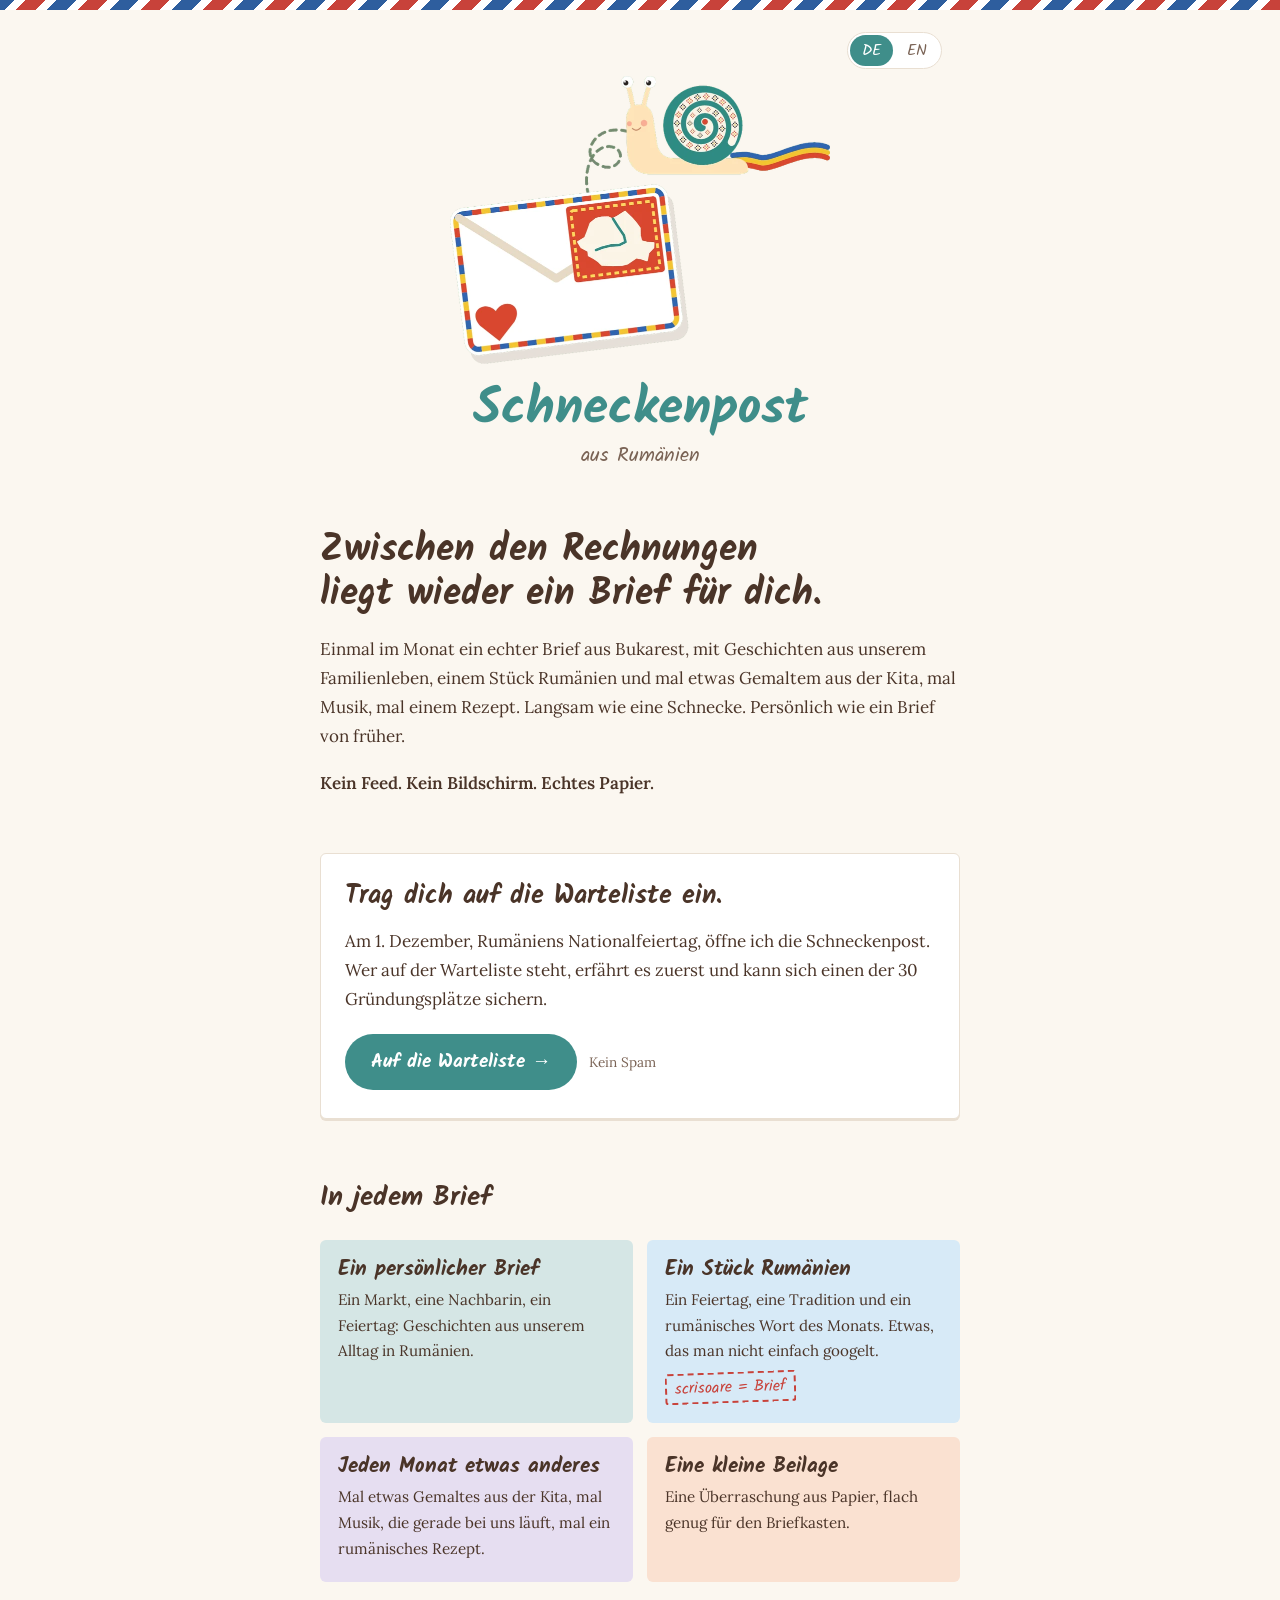
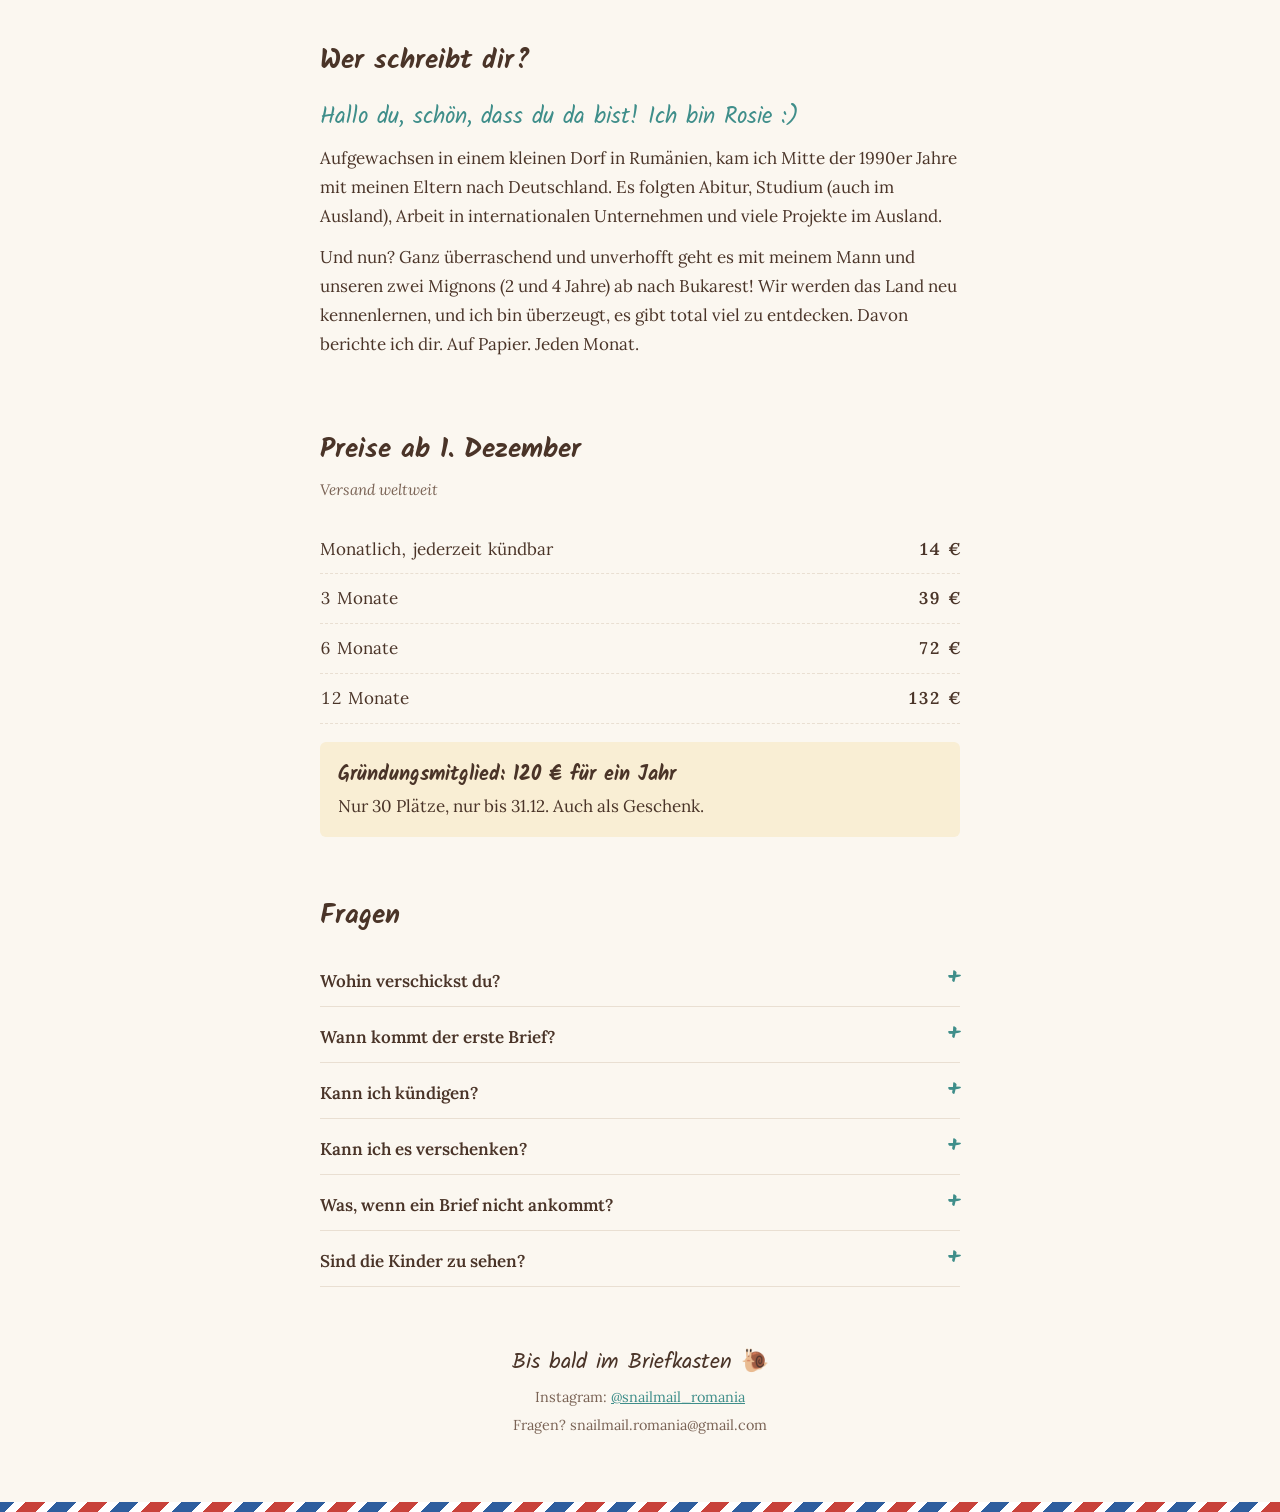
==== index.html @ be838c9f "Sprachumschalter Deutsch/Englisch, Schriften lokal Co-Authored-By: Claude Opus 5.5 <noreply@anthropi" ====
<!doctype html>
<html lang="de">
<head>
<meta charset="utf-8">
<meta name="viewport" content="width=device-width, initial-scale=1">
<meta name="description" content="Einmal im Monat ein echter Brief aus Bukarest. Schneckenpost aus Rumänien.">
<title>Schneckenpost aus Rumänien</title>
<link rel="alternate" hreflang="de" href="index.html">
<link rel="alternate" hreflang="en" href="en.html">
<link rel="stylesheet" href="fonts/fonts.css">
<link rel="stylesheet" href="assets/style.css">
</head>
<body>
<div class="airmail" aria-hidden="true"></div>

<div class="page wrap">
  <nav class="langswitch" aria-label="Sprache / Language"><span aria-current="page">DE</span><a href="en.html" hreflang="en" lang="en">EN</a></nav>

  <header>
    <img class="snail" src="img/schnecke.webp" width="760" height="575" alt="Schnecke mit Luftpostbrief">
    <div class="brand">
      <h1>Schneckenpost</h1>
      <p class="sub">aus Rumänien</p>
    </div>
  </header>

  <section class="hero">
    <h2>Zwischen den Rechnungen liegt wieder ein Brief für dich.</h2>
    <p>Einmal im Monat ein echter Brief aus Bukarest, mit Geschichten aus unserem Familienleben, einem Stück Rumänien und mal etwas Gemaltem aus der Kita, mal Musik, mal einem Rezept. Langsam wie eine Schnecke. Persönlich wie ein Brief von früher.</p>
    <p><strong>Kein Feed. Kein Bildschirm. Echtes Papier.</strong></p>
  </section>

  <section class="waitlist" aria-labelledby="wl">
    <h3 id="wl">Trag dich auf die Warteliste ein.</h3>
    <p>Am 1. Dezember, Rumäniens Nationalfeiertag, öffne ich die Schneckenpost. Wer auf der Warteliste steht, erfährt es zuerst und kann sich einen der 30 Gründungsplätze sichern.</p>
    <div class="actions">
      <a class="btn" href="https://forms.gle/JQTJR2TistrbWXVT9" target="_blank" rel="noopener">Auf die Warteliste →</a>
      <span class="small">Kein Spam</span>
    </div>
  </section>

  <section aria-labelledby="inside">
    <h2 class="section-title" id="inside">In jedem Brief</h2>
    <div class="contents">
      <div class="item">
        <h4>Ein persönlicher Brief</h4>
        <p>Ein Markt, eine Nachbarin, ein Feiertag: Geschichten aus unserem Alltag in Rumänien.</p>
      </div>
      <div class="item">
        <h4>Ein Stück Rumänien</h4>
        <p>Ein Feiertag, eine Tradition und ein rumänisches Wort des Monats. Etwas, das man nicht einfach googelt.</p>
        <span class="stamp">scrisoare = Brief</span>
      </div>
      <div class="item">
        <h4>Jeden Monat etwas anderes</h4>
        <p>Mal etwas Gemaltes aus der Kita, mal Musik, die gerade bei uns läuft, mal ein rumänisches Rezept.</p>
      </div>
      <div class="item">
        <h4>Eine kleine Beilage</h4>
        <p>Eine Überraschung aus Papier, flach genug für den Briefkasten.</p>
      </div>
    </div>
  </section>

  <section class="about" aria-labelledby="me">
    <h2 class="section-title" id="me">Wer schreibt dir?</h2>
    <p class="hello">Hallo du, schön, dass du da bist! Ich bin Rosie :)</p>
    <p>Aufgewachsen in einem kleinen Dorf in Rumänien, kam ich Mitte der 1990er Jahre mit meinen Eltern nach Deutschland. Es folgten Abitur, Studium (auch im Ausland), Arbeit in internationalen Unternehmen und viele Projekte im Ausland.</p>
    <p>Und nun? Ganz überraschend und unverhofft geht es mit meinem Mann und unseren zwei Mignons (2 und 4 Jahre) ab nach Bukarest! Wir werden das Land neu kennenlernen, und ich bin überzeugt, es gibt total viel zu entdecken. Davon berichte ich dir. Auf Papier. Jeden Monat.</p>
  </section>

  <section aria-labelledby="price">
    <h2 class="section-title" id="price">Preise ab 1. Dezember</h2>
    <p class="en">Versand weltweit</p>
    <table class="prices"><tbody><tr><td>Monatlich, jederzeit kündbar</td><td>14 €</td></tr><tr><td>3 Monate</td><td>39 €</td></tr><tr><td>6 Monate</td><td>72 €</td></tr><tr><td>12 Monate</td><td>132 €</td></tr></tbody></table>
    <div class="founding">
      <strong>Gründungsmitglied: 120 € für ein Jahr</strong>
      <p>Nur 30 Plätze, nur bis 31.12. Auch als Geschenk.</p>
    </div>
  </section>

  <section aria-labelledby="faq">
    <h2 class="section-title" id="faq">Fragen</h2>
    <div class="faq">
      <details><summary>Wohin verschickst du?</summary><p>Weltweit. Die Briefe reisen mit der rumänischen Post. Außerhalb Europas brauchen sie etwas länger.</p></details>
      <details><summary>Wann kommt der erste Brief?</summary><p>Der erste Brief geht in der ersten Januarwoche 2027 raus. Danach verschicke ich jeden Monat bis zum 5.</p></details>
      <details><summary>Kann ich kündigen?</summary><p>Das Monatsabo jederzeit zum Monatsende. Vorausbezahlte Abos laufen automatisch aus, ohne Verlängerung.</p></details>
      <details><summary>Kann ich es verschenken?</summary><p>Ja. Wähle 3, 6 oder 12 Monate und gib beim Bezahlen die Adresse der beschenkten Person als Lieferadresse an. Schreib mir gern, wenn ich einen Gruß von dir in den ersten Brief legen soll.</p></details>
      <details><summary>Was, wenn ein Brief nicht ankommt?</summary><p>Schreib mir, dann schicke ich ihn noch einmal.</p></details>
      <details><summary>Sind die Kinder zu sehen?</summary><p>Nein. Höchstens mal etwas, das sie gemalt haben.</p></details>
    </div>
  </section>

  <footer>
    <span class="sig">Bis bald im Briefkasten 🐌</span>
    <span>Instagram: <a href="https://www.instagram.com/snailmail_romania" target="_blank" rel="noopener">@snailmail_romania</a></span>
    <span>Fragen? <span style="user-select:all">snailmail.romania@gmail.com</span></span>
  </footer>
</div>

<div class="airmail" aria-hidden="true"></div>
</body>
</html>
---- fonts/fonts.css ----
/* Schriften lokal eingebunden (keine Verbindung zu Google) */
@font-face { font-family: 'Kalam'; font-style: normal; font-weight: 400; font-display: swap; src: url('kalam-latin-400-normal.woff2') format('woff2'); }
@font-face { font-family: 'Kalam'; font-style: normal; font-weight: 700; font-display: swap; src: url('kalam-latin-700-normal.woff2') format('woff2'); }

@font-face { font-family: 'Lora'; font-style: normal; font-weight: 400; font-display: swap; src: url('lora-latin-ext-400-normal.woff2') format('woff2'); unicode-range: U+0100-02BA, U+02BD-02C5, U+02C7-02CC, U+02CE-02D7, U+02DD-02FF, U+0304, U+0308, U+0329, U+1D00-1DBF, U+1E00-1E9F, U+1EF2-1EFF, U+2020, U+20A0-20AB, U+20AD-20C0, U+2113, U+2C60-2C7F, U+A720-A7FF; }
@font-face { font-family: 'Lora'; font-style: normal; font-weight: 400; font-display: swap; src: url('lora-latin-400-normal.woff2') format('woff2'); unicode-range: U+0000-00FF, U+0131, U+0152-0153, U+02BB-02BC, U+02C6, U+02DA, U+02DC, U+0304, U+0308, U+0329, U+2000-206F, U+20AC, U+2122, U+2191, U+2193, U+2212, U+2215, U+FEFF, U+FFFD; }
@font-face { font-family: 'Lora'; font-style: normal; font-weight: 500; font-display: swap; src: url('lora-latin-ext-500-normal.woff2') format('woff2'); unicode-range: U+0100-02BA, U+02BD-02C5, U+02C7-02CC, U+02CE-02D7, U+02DD-02FF, U+1E00-1E9F, U+2C60-2C7F, U+A720-A7FF; }
@font-face { font-family: 'Lora'; font-style: normal; font-weight: 500; font-display: swap; src: url('lora-latin-500-normal.woff2') format('woff2'); unicode-range: U+0000-00FF, U+0131, U+0152-0153, U+2000-206F, U+20AC, U+2122, U+FEFF, U+FFFD; }
@font-face { font-family: 'Lora'; font-style: normal; font-weight: 600; font-display: swap; src: url('lora-latin-ext-600-normal.woff2') format('woff2'); unicode-range: U+0100-02BA, U+02BD-02C5, U+02C7-02CC, U+02CE-02D7, U+02DD-02FF, U+1E00-1E9F, U+2C60-2C7F, U+A720-A7FF; }
@font-face { font-family: 'Lora'; font-style: normal; font-weight: 600; font-display: swap; src: url('lora-latin-600-normal.woff2') format('woff2'); unicode-range: U+0000-00FF, U+0131, U+0152-0153, U+2000-206F, U+20AC, U+2122, U+FEFF, U+FFFD; }
@font-face { font-family: 'Lora'; font-style: italic; font-weight: 400; font-display: swap; src: url('lora-latin-ext-400-italic.woff2') format('woff2'); unicode-range: U+0100-02BA, U+02BD-02C5, U+02C7-02CC, U+02CE-02D7, U+02DD-02FF, U+1E00-1E9F, U+2C60-2C7F, U+A720-A7FF; }
@font-face { font-family: 'Lora'; font-style: italic; font-weight: 400; font-display: swap; src: url('lora-latin-400-italic.woff2') format('woff2'); unicode-range: U+0000-00FF, U+0131, U+0152-0153, U+2000-206F, U+20AC, U+2122, U+FEFF, U+FFFD; }
---- assets/style.css ----
/* Layout: ein Briefbogen auf Papier – schmale Spalte, Luftpost-Rand oben und unten, Farbkarten in der Markenrotation */
  :root {
    --paper:    #FBF7F0;
    --sheet:    #FFFFFF;
    --ink:      #4A3428;   /* warmes Dunkelbraun */
    --ink-soft: #7A6355;
    --line:     #E9DFD2;
    --petrol:   #3F8E8A;   /* helles Petrol */
    --sky:      #9CCBEA;   /* Himmelblau */
    --lilac:    #C3B0DE;   /* Flieder */
    --apricot:  #F4B892;   /* Apricot */
    --red:      #C8423A;
    --gold:     #E3B23C;
    --display:  'Kalam', 'Comic Sans MS', cursive;
    --body:     'Lora', Georgia, 'Times New Roman', serif;
    color-scheme: light;
  }
  *, *::before, *::after { box-sizing: border-box; }
  body {
    background: var(--paper);
    color: var(--ink);
    font-family: var(--body);
    font-size: 1.0625rem;
    line-height: 1.7;
    margin: 0;
    padding-inline: 18px;
  }
  .airmail {
    height: 10px;
    margin-inline: -18px;
    background: repeating-linear-gradient(-45deg,
      var(--red) 0 14px, var(--sheet) 14px 22px, #2E5E9E 22px 36px, var(--sheet) 36px 44px);
  }
  .page {
    max-width: 640px;
    margin-inline: auto;
    padding-block: 48px 64px;
    display: flex;
    flex-direction: column;
    gap: 56px;
  }

  /* Kopf */
  header { display: flex; flex-direction: column; align-items: center; gap: 20px; text-align: center; }
  .snail { width: min(380px, 100%); height: auto; display: block; }
  .brand { min-width: 0; }
  .brand h1 {
    font-family: var(--display);
    font-weight: 700;
    font-size: clamp(2.3rem, 8vw, 3.2rem);
    line-height: 1;
    margin: 0;
    color: var(--petrol);
  }
  .brand .sub {
    font-family: var(--display);
    font-size: 1.25rem;
    color: var(--ink-soft);
    margin: 4px 0 0;
  }

  /* Hero */
  .hero { display: flex; flex-direction: column; gap: 18px; }
  .hero h2 {
    font-family: var(--display);
    font-weight: 700;
    font-size: clamp(1.7rem, 5.5vw, 2.3rem);
    line-height: 1.2;
    margin: 0;
    text-wrap: balance;
  }
  .hero p { margin: 0; max-width: 58ch; }
  .en { color: var(--ink-soft); font-style: italic; font-size: 0.95rem; }

  /* Warteliste */
  .waitlist {
    background: var(--sheet);
    border: 1px solid var(--line);
    border-radius: 6px;
    padding: 28px 24px;
    display: flex;
    flex-direction: column;
    gap: 14px;
    box-shadow: 0 2px 0 var(--line);
  }
  .waitlist h3 {
    font-family: var(--display);
    font-size: 1.6rem;
    line-height: 1.2;
    margin: 0;
    text-wrap: balance;
  }
  .waitlist p { margin: 0; }
  .actions { display: flex; flex-wrap: wrap; gap: 12px; align-items: center; margin-top: 6px; }
  .btn {
    display: inline-block;
    padding: 12px 26px;
    border-radius: 999px;
    background: var(--petrol);
    color: #fff;
    font-family: var(--display);
    font-size: 1.2rem;
    font-weight: 700;
    text-decoration: none;
    transition: transform .15s ease, background .15s ease;
  }
  .btn:hover { background: #33746F; transform: translateY(-1px); }
  .btn:focus-visible { outline: 3px solid var(--gold); outline-offset: 3px; }
  .small { font-size: 0.85rem; color: var(--ink-soft); }

  /* Abschnittstitel */
  .section-title {
    font-family: var(--display);
    font-size: 1.7rem;
    font-weight: 700;
    margin: 0 0 4px;
  }
  .section-title + .en { margin: 0 0 22px; }

  /* Inhalt: Farbkarten in Markenrotation */
  .contents { display: grid; grid-template-columns: repeat(2, minmax(0, 1fr)); gap: 14px; }
  .item { border-radius: 6px; padding: 18px 18px 20px; min-width: 0; }
  .item:nth-child(1) { background: color-mix(in srgb, var(--petrol) 22%, var(--sheet)); }
  .item:nth-child(2) { background: color-mix(in srgb, var(--sky) 40%, var(--sheet)); }
  .item:nth-child(3) { background: color-mix(in srgb, var(--lilac) 42%, var(--sheet)); }
  .item:nth-child(4) { background: color-mix(in srgb, var(--apricot) 42%, var(--sheet)); }
  .item h4 { font-family: var(--display); font-size: 1.3rem; margin: 0 0 4px; line-height: 1.2; }
  .item p { margin: 0; font-size: 0.95rem; }
  .item .en { font-size: 0.85rem; margin-top: 6px; }
  .stamp {
    display: inline-block;
    border: 2px dashed var(--red);
    color: var(--red);
    font-family: var(--display);
    padding: 0 8px;
    border-radius: 3px;
    font-size: 1rem;
    margin-top: 8px;
    transform: rotate(-2deg);
  }

  /* Über mich */
  .about p { margin: 0 0 12px; max-width: 60ch; }
  .about .hello { font-family: var(--display); font-size: 1.45rem; line-height: 1.3; color: var(--petrol); }

  /* Preise */
  .prices { width: 100%; border-collapse: collapse; font-variant-numeric: tabular-nums; }
  .prices td { padding: 10px 0; border-bottom: 1px dashed var(--line); }
  .prices td:last-child { text-align: right; font-weight: 600; white-space: nowrap; padding-left: 12px; }
  .founding {
    margin-top: 18px;
    background: color-mix(in srgb, var(--gold) 22%, var(--sheet));
    border-radius: 6px;
    padding: 16px 18px;
  }
  .founding strong { font-family: var(--display); font-size: 1.25rem; font-weight: 700; }
  .founding p { margin: 0; }

  /* Bestellen */
  .plans { display: grid; grid-template-columns: repeat(2, minmax(0, 1fr)); gap: 14px; }
  .plan {
    background: var(--sheet); border: 1px solid var(--line); border-radius: 6px;
    padding: 20px 18px; display: flex; flex-direction: column; gap: 6px; min-width: 0;
  }
  .plan h4 { font-family: var(--display); font-size: 1.3rem; margin: 0; line-height: 1.2; }
  .plan .price { font-family: var(--display); font-size: 2rem; font-weight: 700; color: var(--petrol); line-height: 1.1; font-variant-numeric: tabular-nums; }
  .plan .price small { font-size: 1rem; font-weight: 400; color: var(--ink-soft); }
  .plan p { margin: 0; font-size: 0.92rem; color: var(--ink-soft); }
  .plan .btn { margin-top: auto; align-self: flex-start; font-size: 1.05rem; padding: 10px 22px; }
  .plan .spacer { flex: 1; min-height: 6px; }
  .plan.featured {
    grid-column: 1 / -1;
    background: color-mix(in srgb, var(--gold) 20%, var(--sheet));
    border-color: color-mix(in srgb, var(--gold) 60%, var(--sheet));
  }
  .plan.featured .badge {
    align-self: flex-start; font-family: var(--display); font-size: 0.95rem;
    background: var(--red); color: #fff; padding: 1px 10px; border-radius: 999px;
  }
  .paynote { margin: 14px 0 0; font-size: 0.9rem; color: var(--ink-soft); }
  .giftnote { margin: 10px 0 0; font-size: 0.9rem; }

  /* FAQ */
  .faq { display: flex; flex-direction: column; gap: 6px; }
  details { border-bottom: 1px solid var(--line); padding: 10px 0; }
  summary { cursor: pointer; font-weight: 600; list-style: none; display: flex; justify-content: space-between; gap: 12px; }
  summary::-webkit-details-marker { display: none; }
  summary::after { content: '+'; font-family: var(--display); font-size: 1.4rem; line-height: 1; color: var(--petrol); }
  details[open] summary::after { content: '–'; }
  summary:focus-visible { outline: 2px solid var(--gold); outline-offset: 2px; }
  details p { margin: 8px 0 0; color: var(--ink-soft); }
  summary .en { display: block; font-weight: 400; font-size: 0.85rem; margin-top: 2px; }
  details p.en { margin-top: 4px; }

  footer { font-size: 0.9rem; color: var(--ink-soft); text-align: center; display: flex; flex-direction: column; gap: 4px; }
  footer a { color: var(--petrol); }
  .legal { display: flex; flex-wrap: wrap; justify-content: center; gap: 4px 16px; margin-top: 10px; font-size: 0.85rem; }
  footer .sig { font-family: var(--display); font-size: 1.4rem; color: var(--ink); }

  @media (max-width: 520px) {
    .contents, .plans { grid-template-columns: minmax(0, 1fr); }
    .page { padding-block: 36px 52px; gap: 44px; }
    .snail { width: min(300px, 100%); }
  }
  @media (prefers-reduced-motion: reduce) { .btn { transition: none; } }

  /* Sprachumschalter */
  .langswitch { position: absolute; top: 22px; right: 18px; display: flex; gap: 2px; font-family: var(--display); font-size: 1rem; background: var(--sheet); border: 1px solid var(--line); border-radius: 999px; padding: 2px; }
  .langswitch a, .langswitch span { padding: 2px 12px; border-radius: 999px; text-decoration: none; color: var(--ink-soft); }
  .langswitch span[aria-current] { background: var(--petrol); color: #fff; }
  .langswitch a:hover { color: var(--petrol); }
  .langswitch a:focus-visible { outline: 3px solid var(--gold); outline-offset: 2px; }
  .wrap { position: relative; }
  .section-title { margin-bottom: 18px; }
  .section-title + .en { margin-top: -14px; }
  header { padding-top: 18px; }
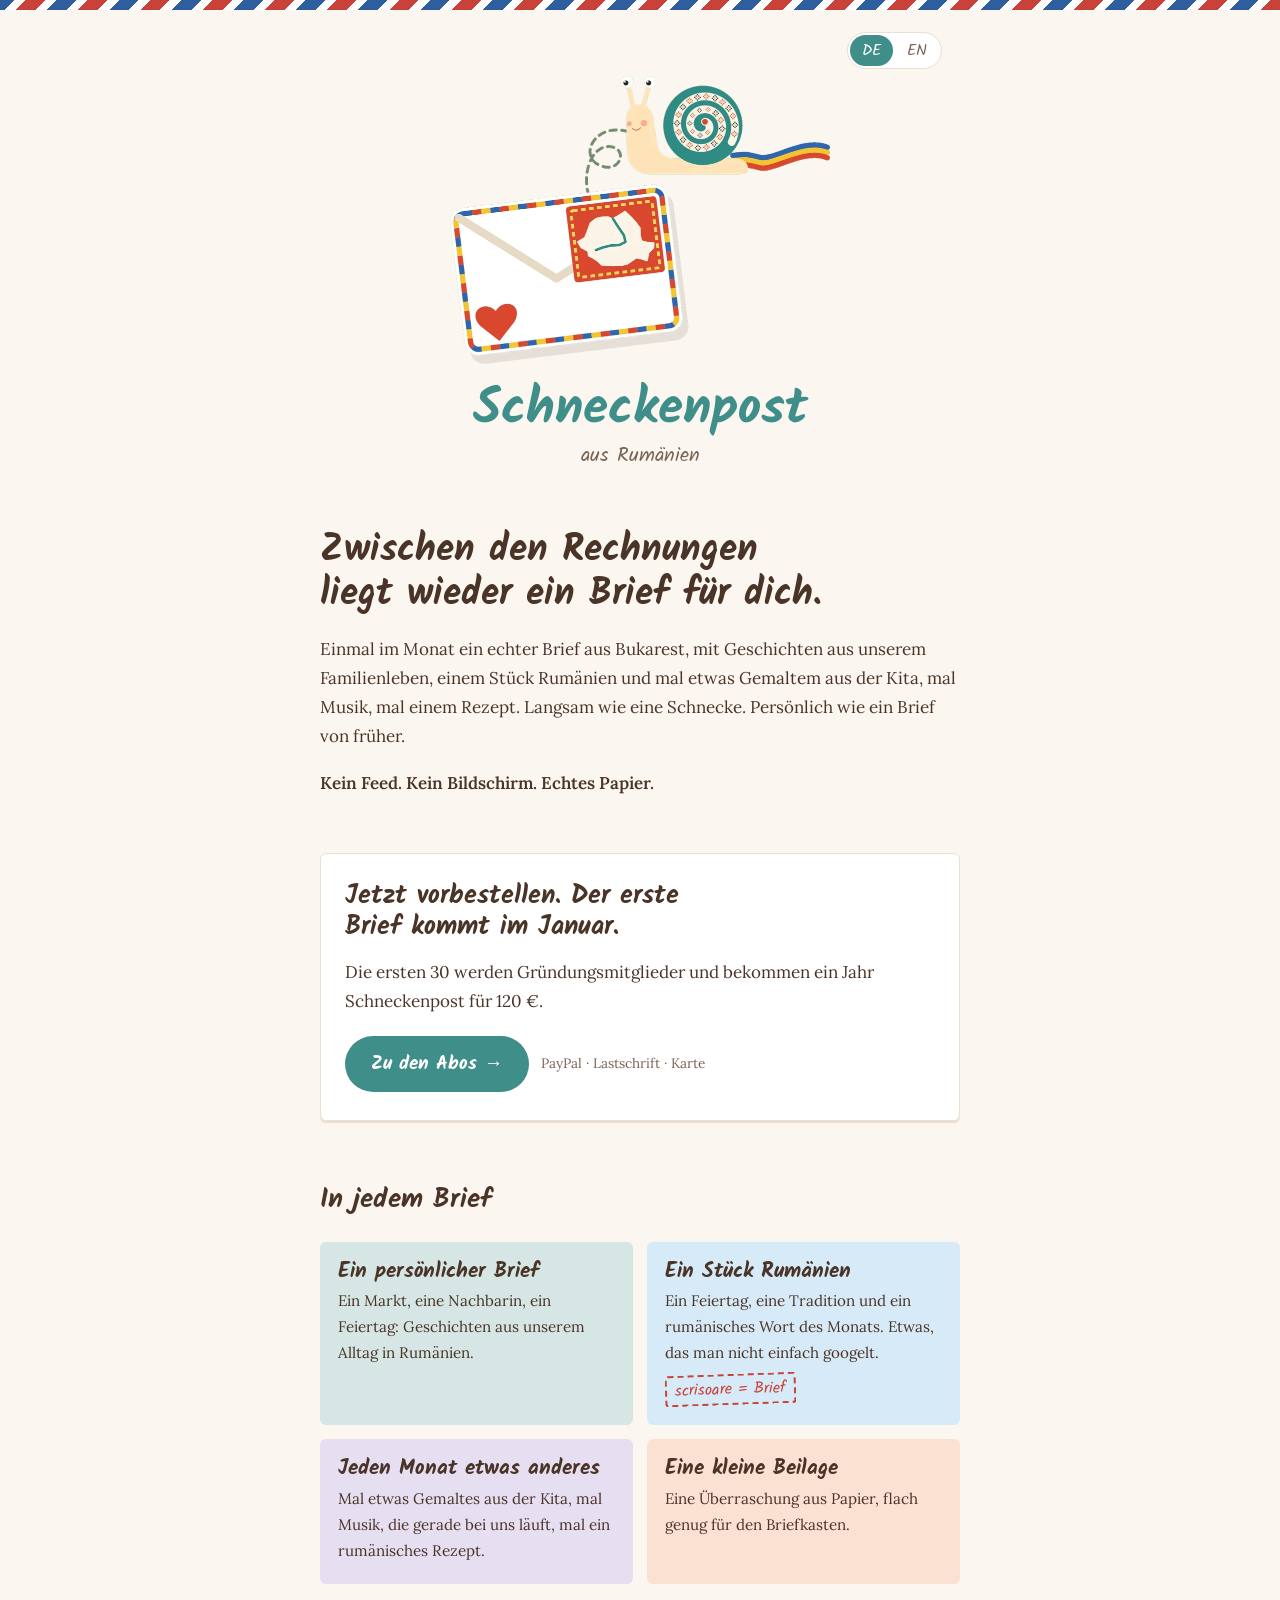
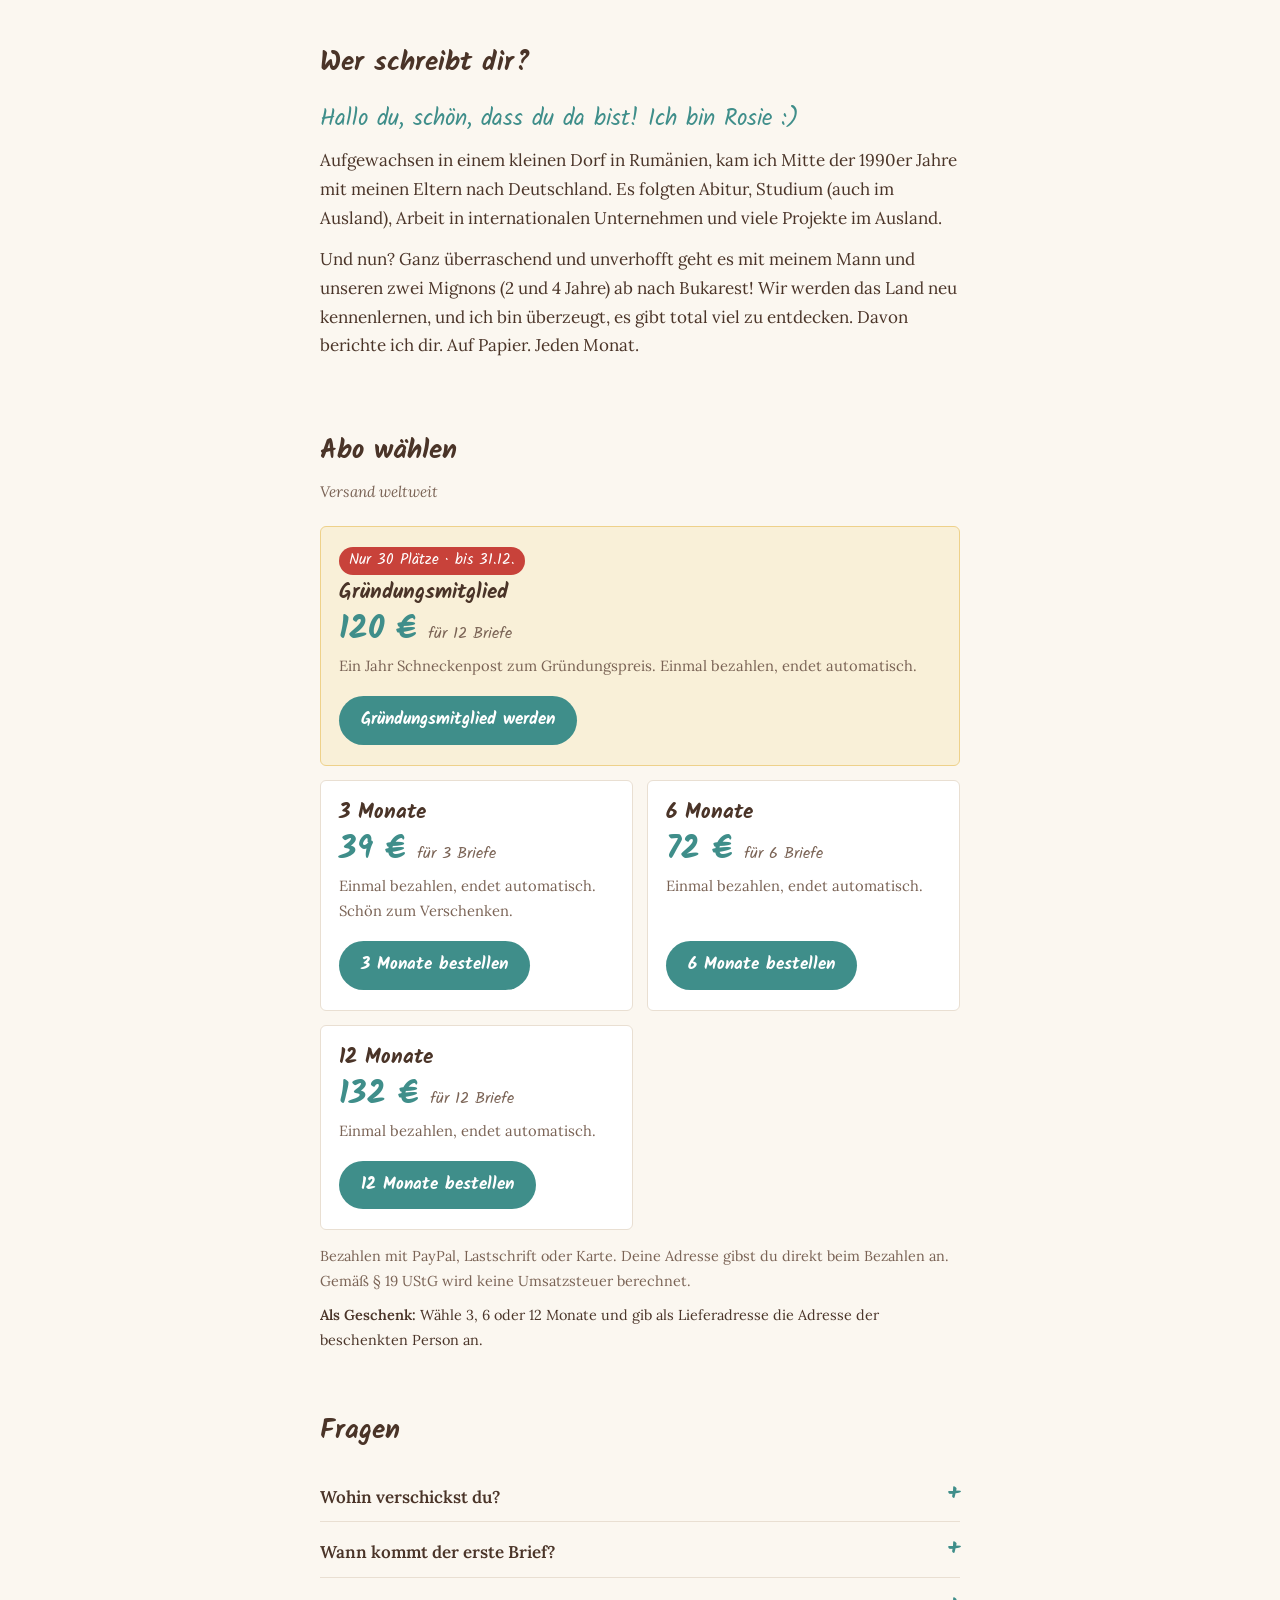
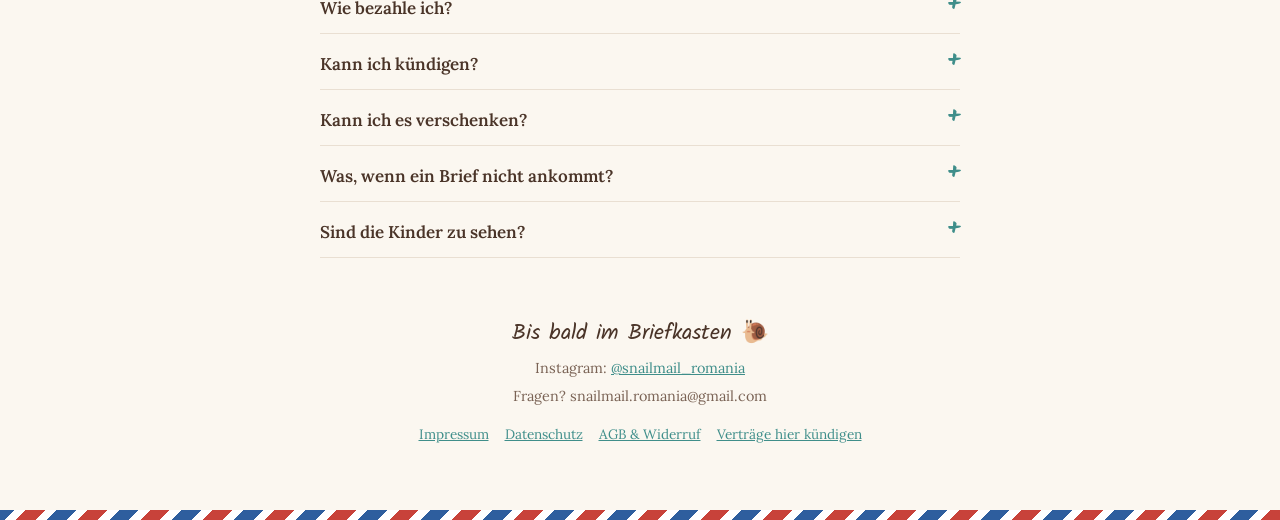
==== commit a401168f: "Monatsabo erst ab Januar (Schalter --monthly) Co-Authored-By: Claude Opus 5.5 <noreply@anthropic.com" ====
--- a/index.html
+++ b/index.html
@@ -31,11 +31,11 @@
   </section>
 
   <section class="waitlist" aria-labelledby="wl">
-    <h3 id="wl">Trag dich auf die Warteliste ein.</h3>
-    <p>Am 1. Dezember, Rumäniens Nationalfeiertag, öffne ich die Schneckenpost. Wer auf der Warteliste steht, erfährt es zuerst und kann sich einen der 30 Gründungsplätze sichern.</p>
+    <h3 id="wl">Jetzt vorbestellen. Der erste Brief kommt im Januar.</h3>
+    <p>Die ersten 30 werden Gründungsmitglieder und bekommen ein Jahr Schneckenpost für 120 €.</p>
     <div class="actions">
-      <a class="btn" href="https://forms.gle/JQTJR2TistrbWXVT9" target="_blank" rel="noopener">Auf die Warteliste →</a>
-      <span class="small">Kein Spam</span>
+      <a class="btn" href="#bestellen">Zu den Abos →</a>
+      <span class="small">PayPal · Lastschrift · Karte</span>
     </div>
   </section>
 
@@ -69,14 +69,42 @@
     <p>Und nun? Ganz überraschend und unverhofft geht es mit meinem Mann und unseren zwei Mignons (2 und 4 Jahre) ab nach Bukarest! Wir werden das Land neu kennenlernen, und ich bin überzeugt, es gibt total viel zu entdecken. Davon berichte ich dir. Auf Papier. Jeden Monat.</p>
   </section>
 
-  <section aria-labelledby="price">
-    <h2 class="section-title" id="price">Preise ab 1. Dezember</h2>
+  <section id="bestellen" aria-labelledby="price">
+    <h2 class="section-title" id="price">Abo wählen</h2>
     <p class="en">Versand weltweit</p>
-    <table class="prices"><tbody><tr><td>Monatlich, jederzeit kündbar</td><td>14 €</td></tr><tr><td>3 Monate</td><td>39 €</td></tr><tr><td>6 Monate</td><td>72 €</td></tr><tr><td>12 Monate</td><td>132 €</td></tr></tbody></table>
-    <div class="founding">
-      <strong>Gründungsmitglied: 120 € für ein Jahr</strong>
-      <p>Nur 30 Plätze, nur bis 31.12. Auch als Geschenk.</p>
+    <div class="plans">
+      <div class="plan featured">
+        <span class="badge">Nur 30 Plätze · bis 31.12.</span>
+        <h4>Gründungsmitglied</h4>
+        <div class="price">120 € <small>für 12 Briefe</small></div>
+        <p>Ein Jahr Schneckenpost zum Gründungspreis. Einmal bezahlen, endet automatisch.</p>
+        <span class="spacer"></span>
+        <a class="btn" href="STRIPE_LINK_GRUENDUNG">Gründungsmitglied werden</a>
+      </div>
+      <div class="plan">
+        <h4>3 Monate</h4>
+        <div class="price">39 € <small>für 3 Briefe</small></div>
+        <p>Einmal bezahlen, endet automatisch. Schön zum Verschenken.</p>
+        <span class="spacer"></span>
+        <a class="btn" href="STRIPE_LINK_3M">3 Monate bestellen</a>
+      </div>
+      <div class="plan">
+        <h4>6 Monate</h4>
+        <div class="price">72 € <small>für 6 Briefe</small></div>
+        <p>Einmal bezahlen, endet automatisch.</p>
+        <span class="spacer"></span>
+        <a class="btn" href="STRIPE_LINK_6M">6 Monate bestellen</a>
+      </div>
+      <div class="plan">
+        <h4>12 Monate</h4>
+        <div class="price">132 € <small>für 12 Briefe</small></div>
+        <p>Einmal bezahlen, endet automatisch.</p>
+        <span class="spacer"></span>
+        <a class="btn" href="STRIPE_LINK_12M">12 Monate bestellen</a>
+      </div>
     </div>
+    <p class="paynote">Bezahlen mit PayPal, Lastschrift oder Karte. Deine Adresse gibst du direkt beim Bezahlen an. Gemäß § 19 UStG wird keine Umsatzsteuer berechnet.</p>
+    <p class="giftnote"><strong>Als Geschenk:</strong> Wähle 3, 6 oder 12 Monate und gib als Lieferadresse die Adresse der beschenkten Person an.</p>
   </section>
 
   <section aria-labelledby="faq">
@@ -84,7 +112,8 @@
     <div class="faq">
       <details><summary>Wohin verschickst du?</summary><p>Weltweit. Die Briefe reisen mit der rumänischen Post. Außerhalb Europas brauchen sie etwas länger.</p></details>
       <details><summary>Wann kommt der erste Brief?</summary><p>Der erste Brief geht in der ersten Januarwoche 2027 raus. Danach verschicke ich jeden Monat bis zum 5.</p></details>
-      <details><summary>Kann ich kündigen?</summary><p>Das Monatsabo jederzeit zum Monatsende. Vorausbezahlte Abos laufen automatisch aus, ohne Verlängerung.</p></details>
+      <details><summary>Wie bezahle ich?</summary><p>Mit PayPal, per Lastschrift oder mit Karte. Die Zahlung läuft sicher über den Zahlungsdienst Stripe.</p></details>
+      <details><summary>Kann ich kündigen?</summary><p>Das Monatsabo jederzeit zum Monatsende, ganz einfach über <a href="kuendigen.html">Verträge hier kündigen</a>. Vorausbezahlte Abos laufen automatisch aus, ohne Verlängerung.</p></details>
       <details><summary>Kann ich es verschenken?</summary><p>Ja. Wähle 3, 6 oder 12 Monate und gib beim Bezahlen die Adresse der beschenkten Person als Lieferadresse an. Schreib mir gern, wenn ich einen Gruß von dir in den ersten Brief legen soll.</p></details>
       <details><summary>Was, wenn ein Brief nicht ankommt?</summary><p>Schreib mir, dann schicke ich ihn noch einmal.</p></details>
       <details><summary>Sind die Kinder zu sehen?</summary><p>Nein. Höchstens mal etwas, das sie gemalt haben.</p></details>
@@ -95,6 +124,12 @@
     <span class="sig">Bis bald im Briefkasten 🐌</span>
     <span>Instagram: <a href="https://www.instagram.com/snailmail_romania" target="_blank" rel="noopener">@snailmail_romania</a></span>
     <span>Fragen? <span style="user-select:all">snailmail.romania@gmail.com</span></span>
+    <nav class="legal" aria-label="Legal">
+      <a href="impressum.html">Impressum</a>
+      <a href="datenschutz.html">Datenschutz</a>
+      <a href="agb.html">AGB &amp; Widerruf</a>
+      <a href="kuendigen.html">Verträge hier kündigen</a>
+    </nav>
   </footer>
 </div>
 
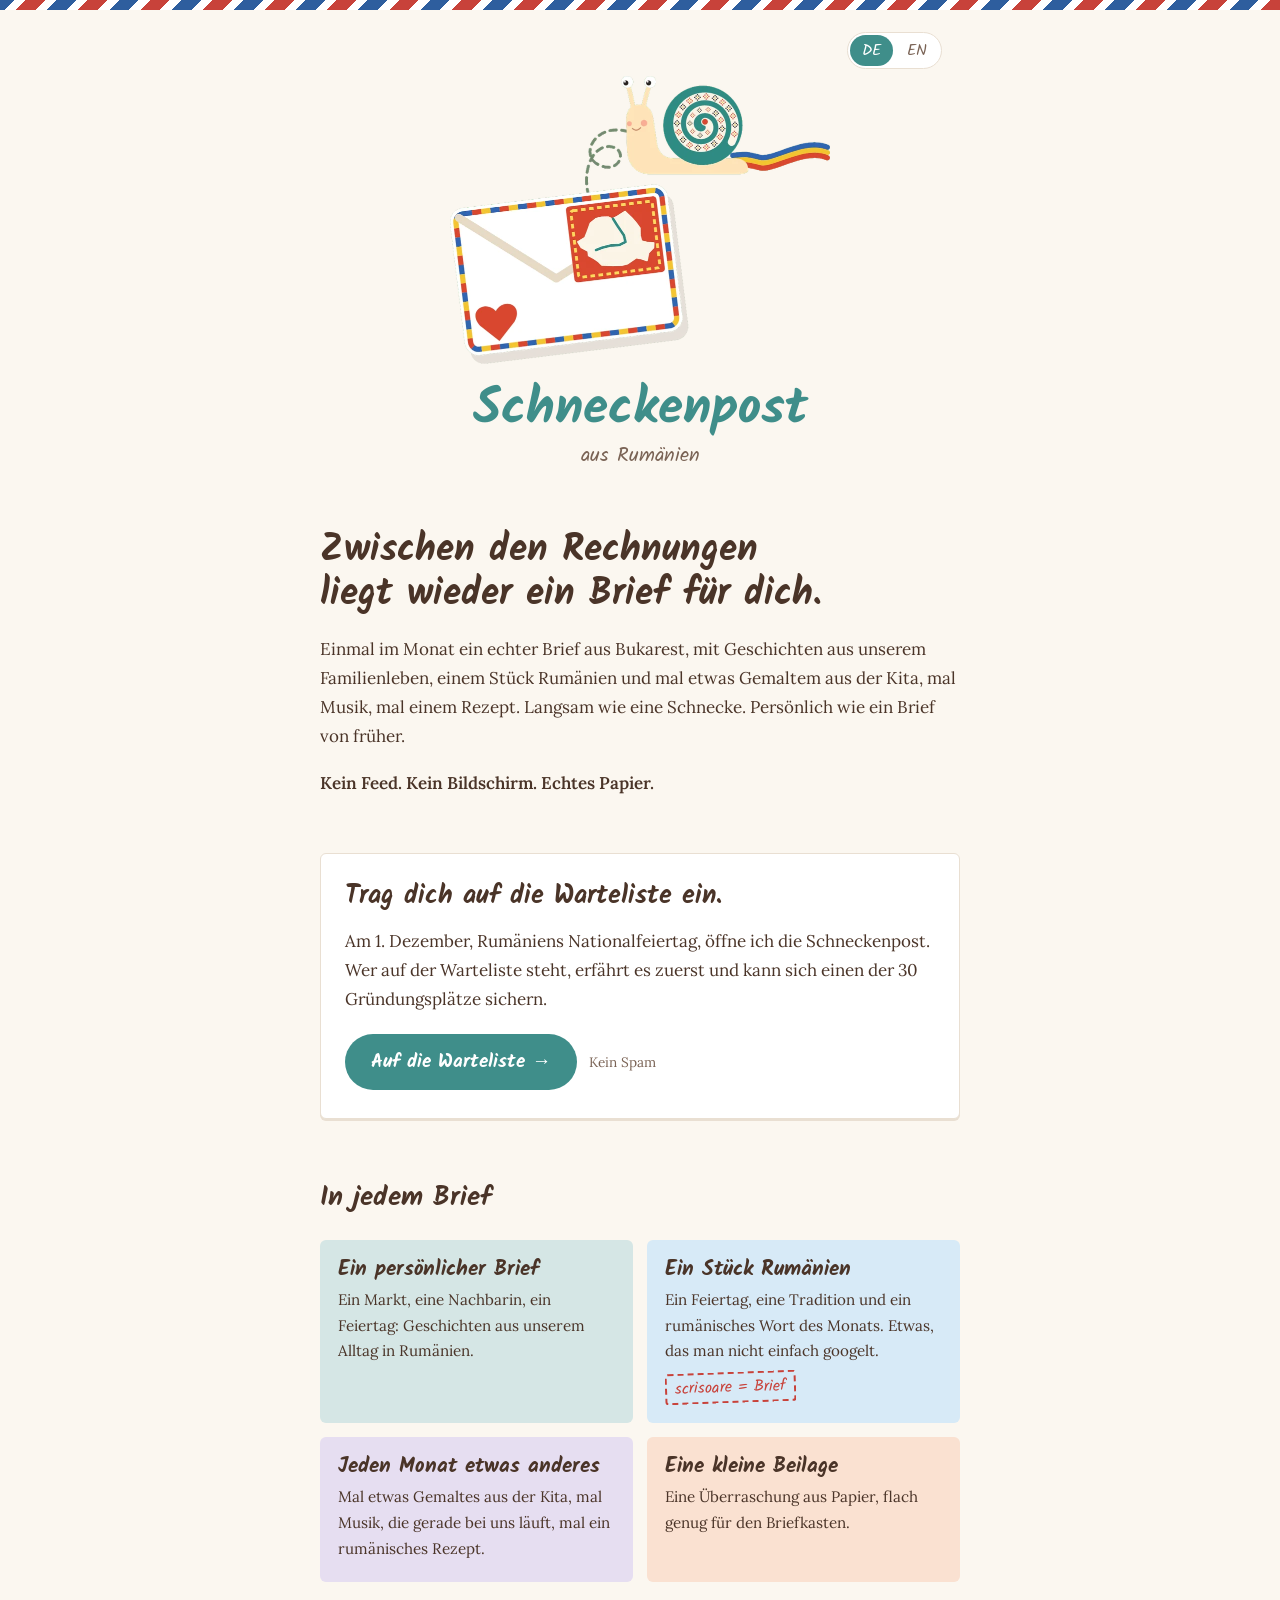
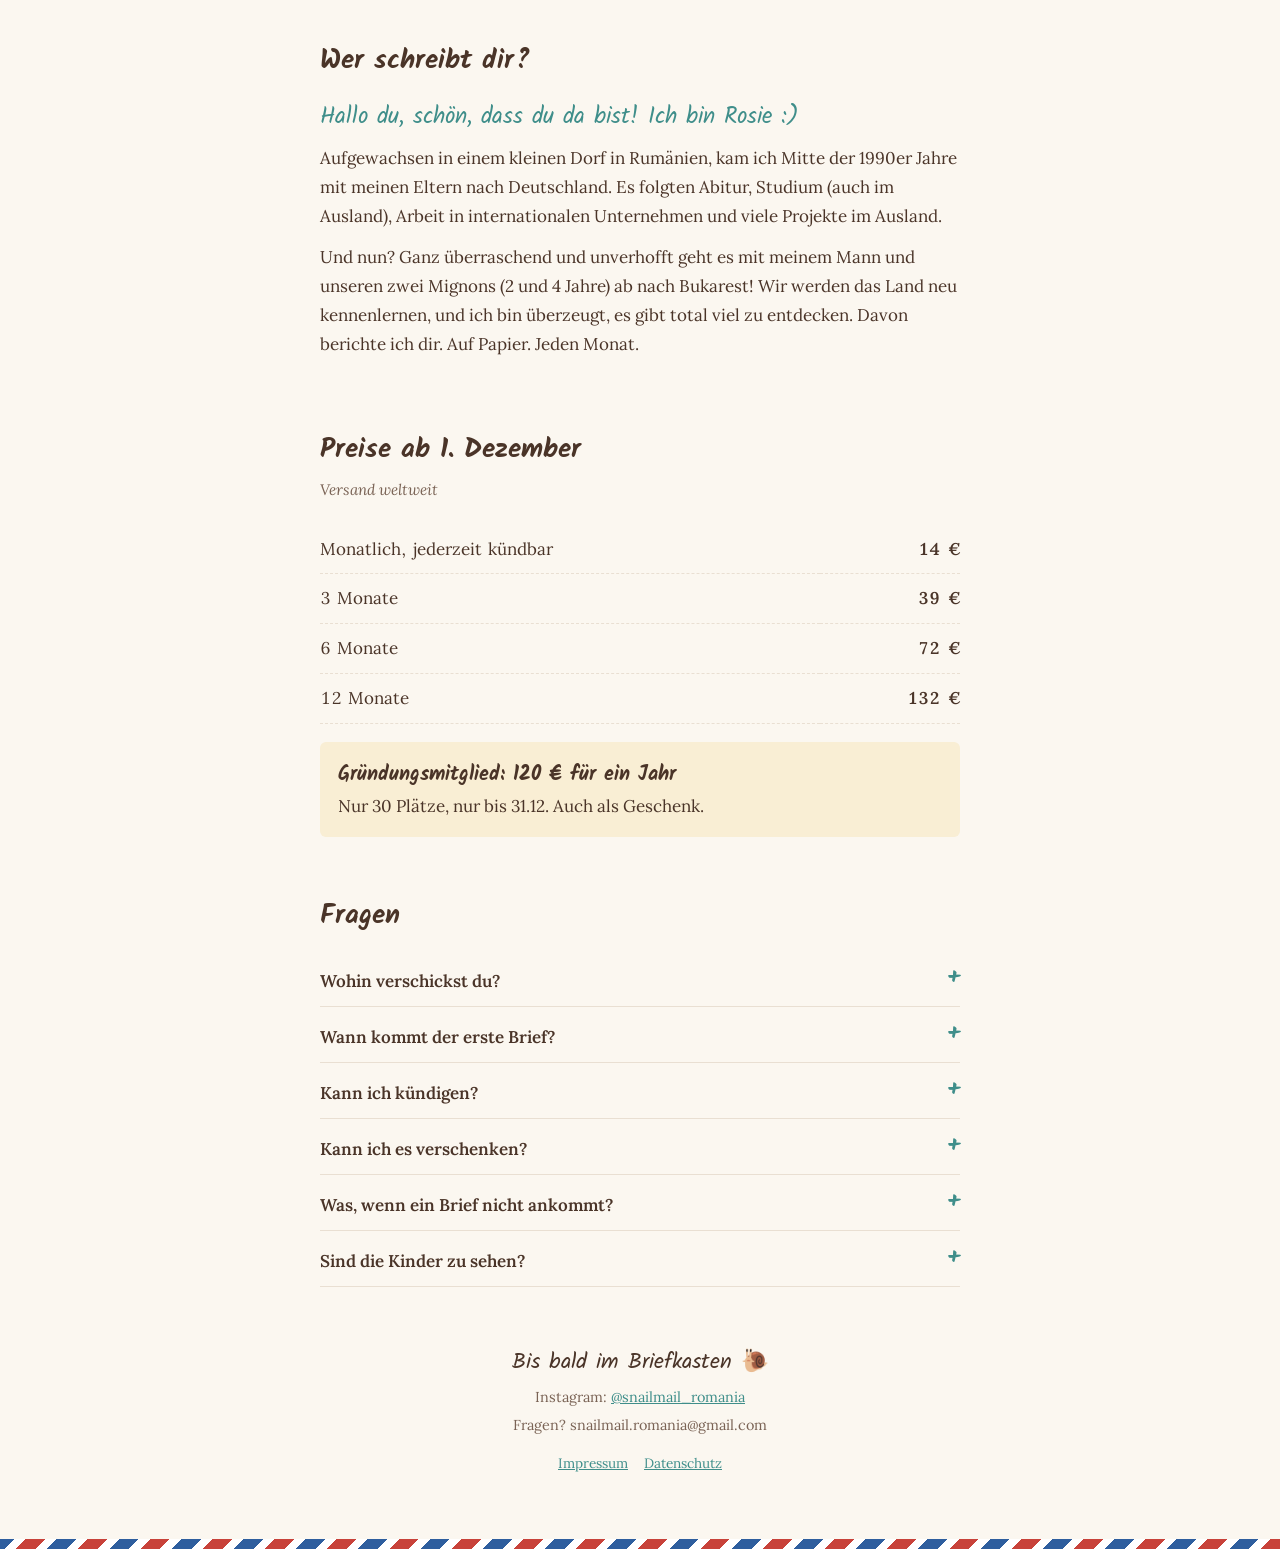
==== commit e72c23c4: "Impressum und Datenschutzerklärung live Co-Authored-By: Claude Opus 5.5 <noreply@anthropic.com> Clau" ====
--- a/index.html
+++ b/index.html
@@ -31,11 +31,11 @@
   </section>
 
   <section class="waitlist" aria-labelledby="wl">
-    <h3 id="wl">Jetzt vorbestellen. Der erste Brief kommt im Januar.</h3>
-    <p>Die ersten 30 werden Gründungsmitglieder und bekommen ein Jahr Schneckenpost für 120 €.</p>
+    <h3 id="wl">Trag dich auf die Warteliste ein.</h3>
+    <p>Am 1. Dezember, Rumäniens Nationalfeiertag, öffne ich die Schneckenpost. Wer auf der Warteliste steht, erfährt es zuerst und kann sich einen der 30 Gründungsplätze sichern.</p>
     <div class="actions">
-      <a class="btn" href="#bestellen">Zu den Abos →</a>
-      <span class="small">PayPal · Lastschrift · Karte</span>
+      <a class="btn" href="https://forms.gle/tGnXjn6R2VdMi2mL7" target="_blank" rel="noopener">Auf die Warteliste →</a>
+      <span class="small">Kein Spam</span>
     </div>
   </section>
 
@@ -69,42 +69,14 @@
     <p>Und nun? Ganz überraschend und unverhofft geht es mit meinem Mann und unseren zwei Mignons (2 und 4 Jahre) ab nach Bukarest! Wir werden das Land neu kennenlernen, und ich bin überzeugt, es gibt total viel zu entdecken. Davon berichte ich dir. Auf Papier. Jeden Monat.</p>
   </section>
 
-  <section id="bestellen" aria-labelledby="price">
-    <h2 class="section-title" id="price">Abo wählen</h2>
+  <section aria-labelledby="price">
+    <h2 class="section-title" id="price">Preise ab 1. Dezember</h2>
     <p class="en">Versand weltweit</p>
-    <div class="plans">
-      <div class="plan featured">
-        <span class="badge">Nur 30 Plätze · bis 31.12.</span>
-        <h4>Gründungsmitglied</h4>
-        <div class="price">120 € <small>für 12 Briefe</small></div>
-        <p>Ein Jahr Schneckenpost zum Gründungspreis. Einmal bezahlen, endet automatisch.</p>
-        <span class="spacer"></span>
-        <a class="btn" href="STRIPE_LINK_GRUENDUNG">Gründungsmitglied werden</a>
-      </div>
-      <div class="plan">
-        <h4>3 Monate</h4>
-        <div class="price">39 € <small>für 3 Briefe</small></div>
-        <p>Einmal bezahlen, endet automatisch. Schön zum Verschenken.</p>
-        <span class="spacer"></span>
-        <a class="btn" href="STRIPE_LINK_3M">3 Monate bestellen</a>
-      </div>
-      <div class="plan">
-        <h4>6 Monate</h4>
-        <div class="price">72 € <small>für 6 Briefe</small></div>
-        <p>Einmal bezahlen, endet automatisch.</p>
-        <span class="spacer"></span>
-        <a class="btn" href="STRIPE_LINK_6M">6 Monate bestellen</a>
-      </div>
-      <div class="plan">
-        <h4>12 Monate</h4>
-        <div class="price">132 € <small>für 12 Briefe</small></div>
-        <p>Einmal bezahlen, endet automatisch.</p>
-        <span class="spacer"></span>
-        <a class="btn" href="STRIPE_LINK_12M">12 Monate bestellen</a>
-      </div>
+    <table class="prices"><tbody><tr><td>Monatlich, jederzeit kündbar</td><td>14 €</td></tr><tr><td>3 Monate</td><td>39 €</td></tr><tr><td>6 Monate</td><td>72 €</td></tr><tr><td>12 Monate</td><td>132 €</td></tr></tbody></table>
+    <div class="founding">
+      <strong>Gründungsmitglied: 120 € für ein Jahr</strong>
+      <p>Nur 30 Plätze, nur bis 31.12. Auch als Geschenk.</p>
     </div>
-    <p class="paynote">Bezahlen mit PayPal, Lastschrift oder Karte. Deine Adresse gibst du direkt beim Bezahlen an. Gemäß § 19 UStG wird keine Umsatzsteuer berechnet.</p>
-    <p class="giftnote"><strong>Als Geschenk:</strong> Wähle 3, 6 oder 12 Monate und gib als Lieferadresse die Adresse der beschenkten Person an.</p>
   </section>
 
   <section aria-labelledby="faq">
@@ -112,8 +84,7 @@
     <div class="faq">
       <details><summary>Wohin verschickst du?</summary><p>Weltweit. Die Briefe reisen mit der rumänischen Post. Außerhalb Europas brauchen sie etwas länger.</p></details>
       <details><summary>Wann kommt der erste Brief?</summary><p>Der erste Brief geht in der ersten Januarwoche 2027 raus. Danach verschicke ich jeden Monat bis zum 5.</p></details>
-      <details><summary>Wie bezahle ich?</summary><p>Mit PayPal, per Lastschrift oder mit Karte. Die Zahlung läuft sicher über den Zahlungsdienst Stripe.</p></details>
-      <details><summary>Kann ich kündigen?</summary><p>Das Monatsabo jederzeit zum Monatsende, ganz einfach über <a href="kuendigen.html">Verträge hier kündigen</a>. Vorausbezahlte Abos laufen automatisch aus, ohne Verlängerung.</p></details>
+      <details><summary>Kann ich kündigen?</summary><p>Das Monatsabo jederzeit zum Monatsende. Vorausbezahlte Abos laufen automatisch aus, ohne Verlängerung.</p></details>
       <details><summary>Kann ich es verschenken?</summary><p>Ja. Wähle 3, 6 oder 12 Monate und gib beim Bezahlen die Adresse der beschenkten Person als Lieferadresse an. Schreib mir gern, wenn ich einen Gruß von dir in den ersten Brief legen soll.</p></details>
       <details><summary>Was, wenn ein Brief nicht ankommt?</summary><p>Schreib mir, dann schicke ich ihn noch einmal.</p></details>
       <details><summary>Sind die Kinder zu sehen?</summary><p>Nein. Höchstens mal etwas, das sie gemalt haben.</p></details>
@@ -127,8 +98,6 @@
     <nav class="legal" aria-label="Legal">
       <a href="impressum.html">Impressum</a>
       <a href="datenschutz.html">Datenschutz</a>
-      <a href="agb.html">AGB &amp; Widerruf</a>
-      <a href="kuendigen.html">Verträge hier kündigen</a>
     </nav>
   </footer>
 </div>
--- a/assets/style.css
+++ b/assets/style.css
@@ -215,3 +215,7 @@
   .section-title { margin-bottom: 18px; }
   .section-title + .en { margin-top: -14px; }
   header { padding-top: 18px; }
+  /* Ohne Monatsabo: drei Karten nebeneinander statt einer allein in der Reihe */
+  @media (min-width: 521px) {
+    .plans:has(> .plan:nth-child(4):last-child) { grid-template-columns: repeat(3, minmax(0, 1fr)); }
+  }
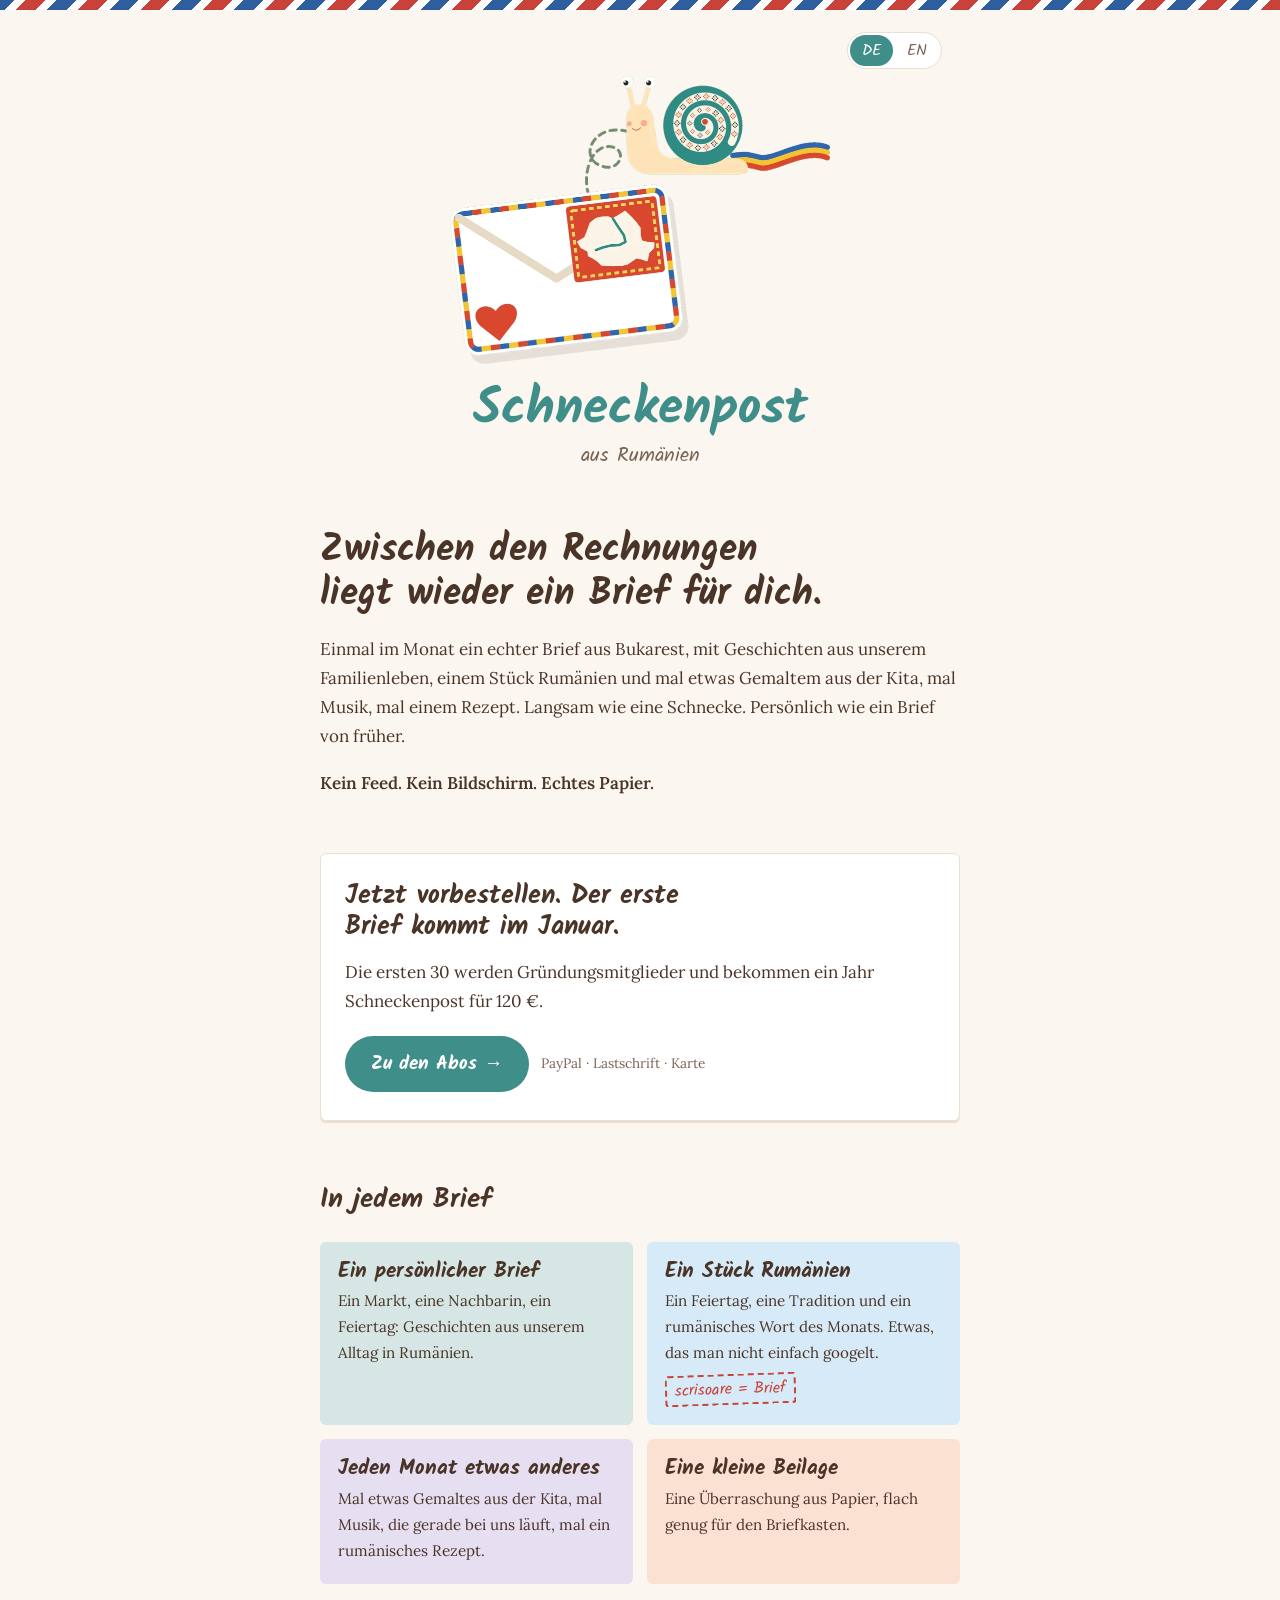
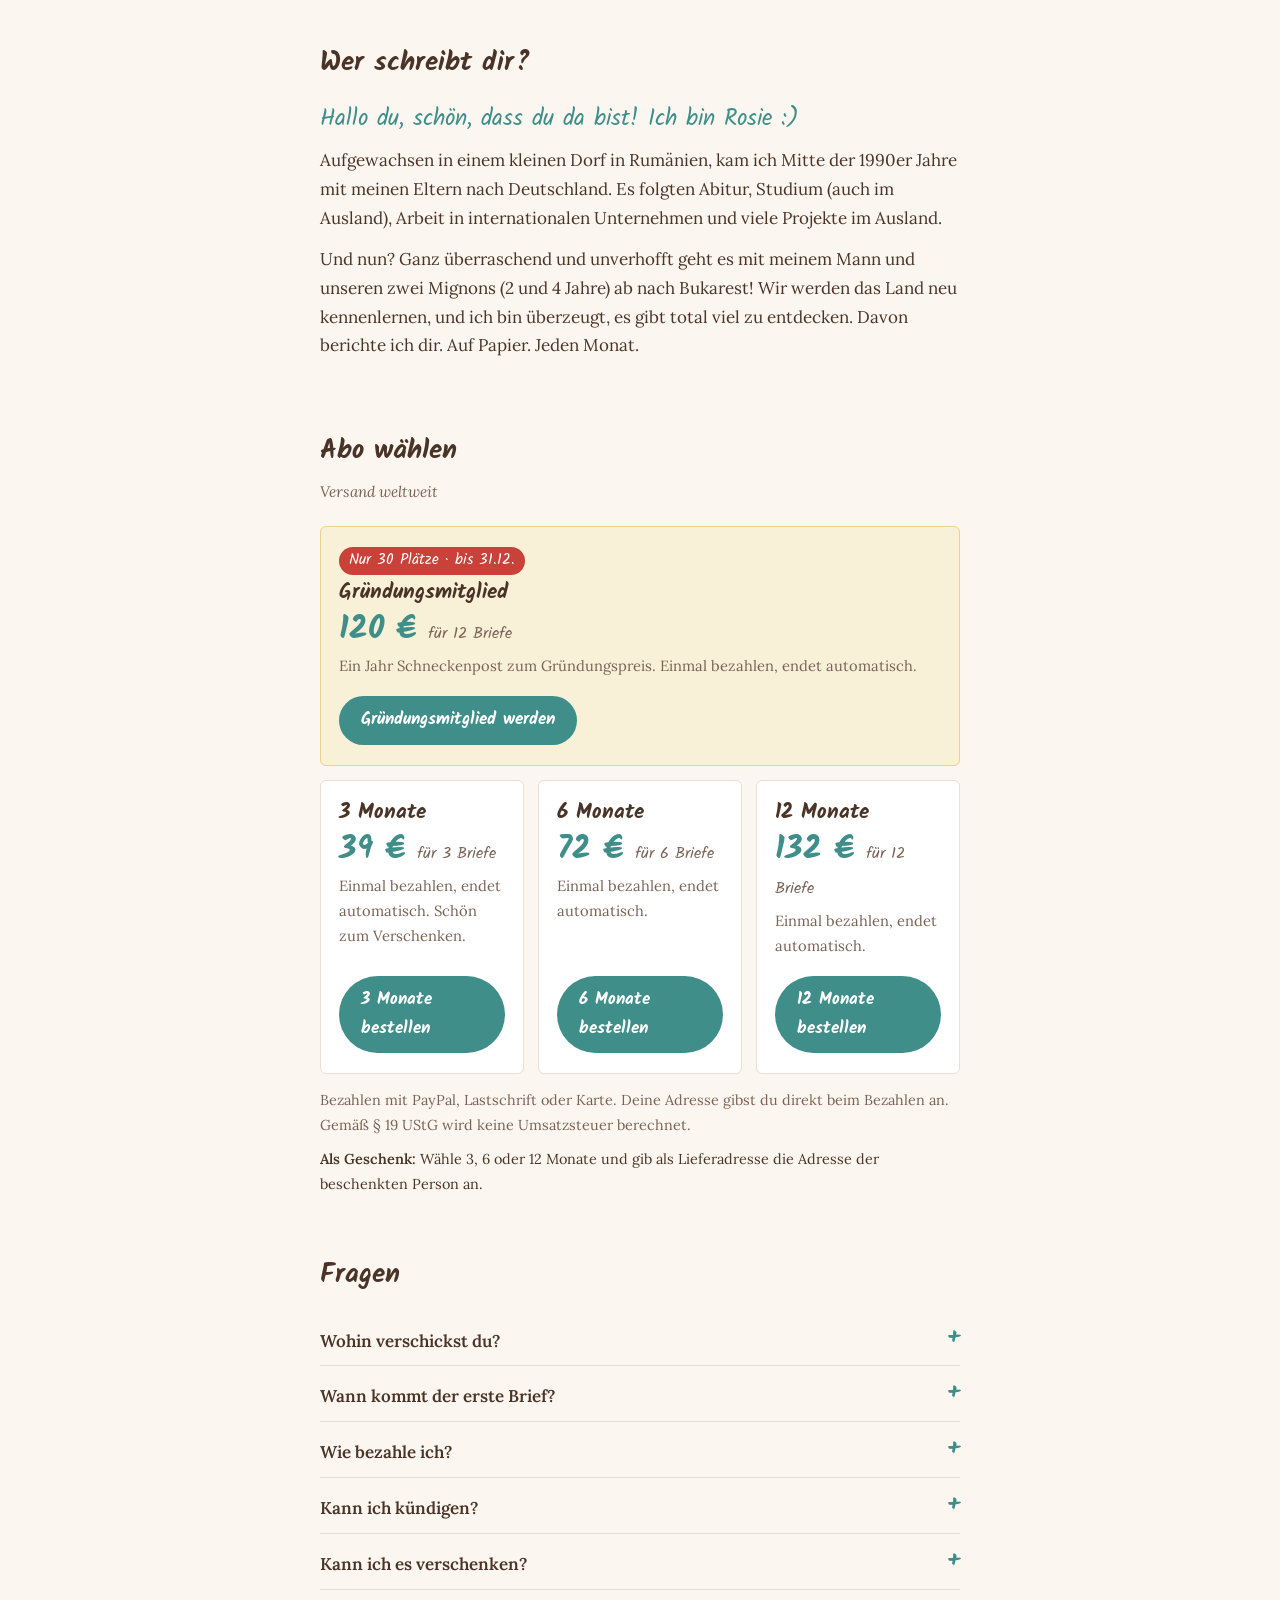
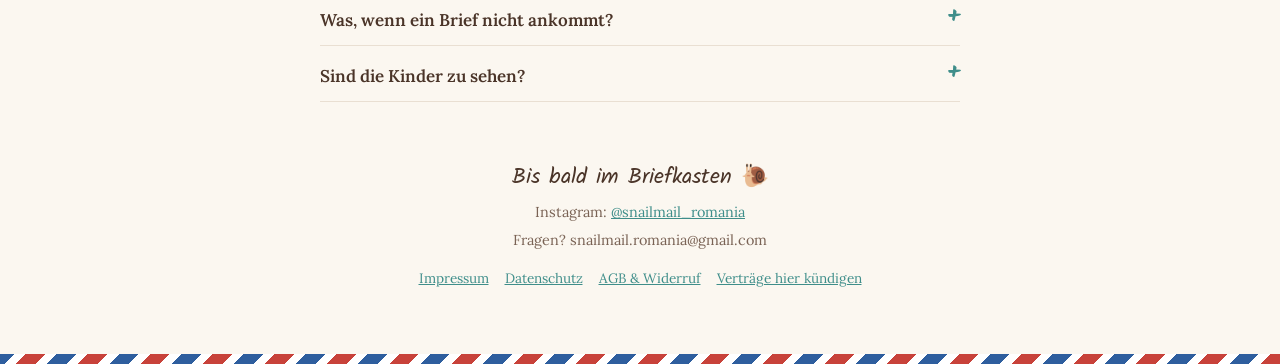
==== commit 1e23b288: "Monatsabo bis Januar überall ausgeblendet Co-Authored-By: Claude Opus 5.5 <noreply@anthropic.com> Cl" ====
--- a/index.html
+++ b/index.html
@@ -31,11 +31,11 @@
   </section>
 
   <section class="waitlist" aria-labelledby="wl">
-    <h3 id="wl">Trag dich auf die Warteliste ein.</h3>
-    <p>Am 1. Dezember, Rumäniens Nationalfeiertag, öffne ich die Schneckenpost. Wer auf der Warteliste steht, erfährt es zuerst und kann sich einen der 30 Gründungsplätze sichern.</p>
+    <h3 id="wl">Jetzt vorbestellen. Der erste Brief kommt im Januar.</h3>
+    <p>Die ersten 30 werden Gründungsmitglieder und bekommen ein Jahr Schneckenpost für 120 €.</p>
     <div class="actions">
-      <a class="btn" href="https://forms.gle/tGnXjn6R2VdMi2mL7" target="_blank" rel="noopener">Auf die Warteliste →</a>
-      <span class="small">Kein Spam</span>
+      <a class="btn" href="#bestellen">Zu den Abos →</a>
+      <span class="small">PayPal · Lastschrift · Karte</span>
     </div>
   </section>
 
@@ -69,14 +69,42 @@
     <p>Und nun? Ganz überraschend und unverhofft geht es mit meinem Mann und unseren zwei Mignons (2 und 4 Jahre) ab nach Bukarest! Wir werden das Land neu kennenlernen, und ich bin überzeugt, es gibt total viel zu entdecken. Davon berichte ich dir. Auf Papier. Jeden Monat.</p>
   </section>
 
-  <section aria-labelledby="price">
-    <h2 class="section-title" id="price">Preise ab 1. Dezember</h2>
+  <section id="bestellen" aria-labelledby="price">
+    <h2 class="section-title" id="price">Abo wählen</h2>
     <p class="en">Versand weltweit</p>
-    <table class="prices"><tbody><tr><td>Monatlich, jederzeit kündbar</td><td>14 €</td></tr><tr><td>3 Monate</td><td>39 €</td></tr><tr><td>6 Monate</td><td>72 €</td></tr><tr><td>12 Monate</td><td>132 €</td></tr></tbody></table>
-    <div class="founding">
-      <strong>Gründungsmitglied: 120 € für ein Jahr</strong>
-      <p>Nur 30 Plätze, nur bis 31.12. Auch als Geschenk.</p>
+    <div class="plans">
+      <div class="plan featured">
+        <span class="badge">Nur 30 Plätze · bis 31.12.</span>
+        <h4>Gründungsmitglied</h4>
+        <div class="price">120 € <small>für 12 Briefe</small></div>
+        <p>Ein Jahr Schneckenpost zum Gründungspreis. Einmal bezahlen, endet automatisch.</p>
+        <span class="spacer"></span>
+        <a class="btn" href="STRIPE_LINK_GRUENDUNG">Gründungsmitglied werden</a>
+      </div>
+      <div class="plan">
+        <h4>3 Monate</h4>
+        <div class="price">39 € <small>für 3 Briefe</small></div>
+        <p>Einmal bezahlen, endet automatisch. Schön zum Verschenken.</p>
+        <span class="spacer"></span>
+        <a class="btn" href="STRIPE_LINK_3M">3 Monate bestellen</a>
+      </div>
+      <div class="plan">
+        <h4>6 Monate</h4>
+        <div class="price">72 € <small>für 6 Briefe</small></div>
+        <p>Einmal bezahlen, endet automatisch.</p>
+        <span class="spacer"></span>
+        <a class="btn" href="STRIPE_LINK_6M">6 Monate bestellen</a>
+      </div>
+      <div class="plan">
+        <h4>12 Monate</h4>
+        <div class="price">132 € <small>für 12 Briefe</small></div>
+        <p>Einmal bezahlen, endet automatisch.</p>
+        <span class="spacer"></span>
+        <a class="btn" href="STRIPE_LINK_12M">12 Monate bestellen</a>
+      </div>
     </div>
+    <p class="paynote">Bezahlen mit PayPal, Lastschrift oder Karte. Deine Adresse gibst du direkt beim Bezahlen an. Gemäß § 19 UStG wird keine Umsatzsteuer berechnet.</p>
+    <p class="giftnote"><strong>Als Geschenk:</strong> Wähle 3, 6 oder 12 Monate und gib als Lieferadresse die Adresse der beschenkten Person an.</p>
   </section>
 
   <section aria-labelledby="faq">
@@ -84,7 +112,8 @@
     <div class="faq">
       <details><summary>Wohin verschickst du?</summary><p>Weltweit. Die Briefe reisen mit der rumänischen Post. Außerhalb Europas brauchen sie etwas länger.</p></details>
       <details><summary>Wann kommt der erste Brief?</summary><p>Der erste Brief geht in der ersten Januarwoche 2027 raus. Danach verschicke ich jeden Monat bis zum 5.</p></details>
-      <details><summary>Kann ich kündigen?</summary><p>Das Monatsabo jederzeit zum Monatsende. Vorausbezahlte Abos laufen automatisch aus, ohne Verlängerung.</p></details>
+      <details><summary>Wie bezahle ich?</summary><p>Mit PayPal, per Lastschrift oder mit Karte. Die Zahlung läuft sicher über den Zahlungsdienst Stripe.</p></details>
+      <details><summary>Kann ich kündigen?</summary><p>Du musst nichts kündigen. Alle Abos sind vorausbezahlt und enden automatisch nach dem letzten Brief, ohne Verlängerung.</p></details>
       <details><summary>Kann ich es verschenken?</summary><p>Ja. Wähle 3, 6 oder 12 Monate und gib beim Bezahlen die Adresse der beschenkten Person als Lieferadresse an. Schreib mir gern, wenn ich einen Gruß von dir in den ersten Brief legen soll.</p></details>
       <details><summary>Was, wenn ein Brief nicht ankommt?</summary><p>Schreib mir, dann schicke ich ihn noch einmal.</p></details>
       <details><summary>Sind die Kinder zu sehen?</summary><p>Nein. Höchstens mal etwas, das sie gemalt haben.</p></details>
@@ -98,6 +127,8 @@
     <nav class="legal" aria-label="Legal">
       <a href="impressum.html">Impressum</a>
       <a href="datenschutz.html">Datenschutz</a>
+      <a href="agb.html">AGB &amp; Widerruf</a>
+      <a href="kuendigen.html">Verträge hier kündigen</a>
     </nav>
   </footer>
 </div>
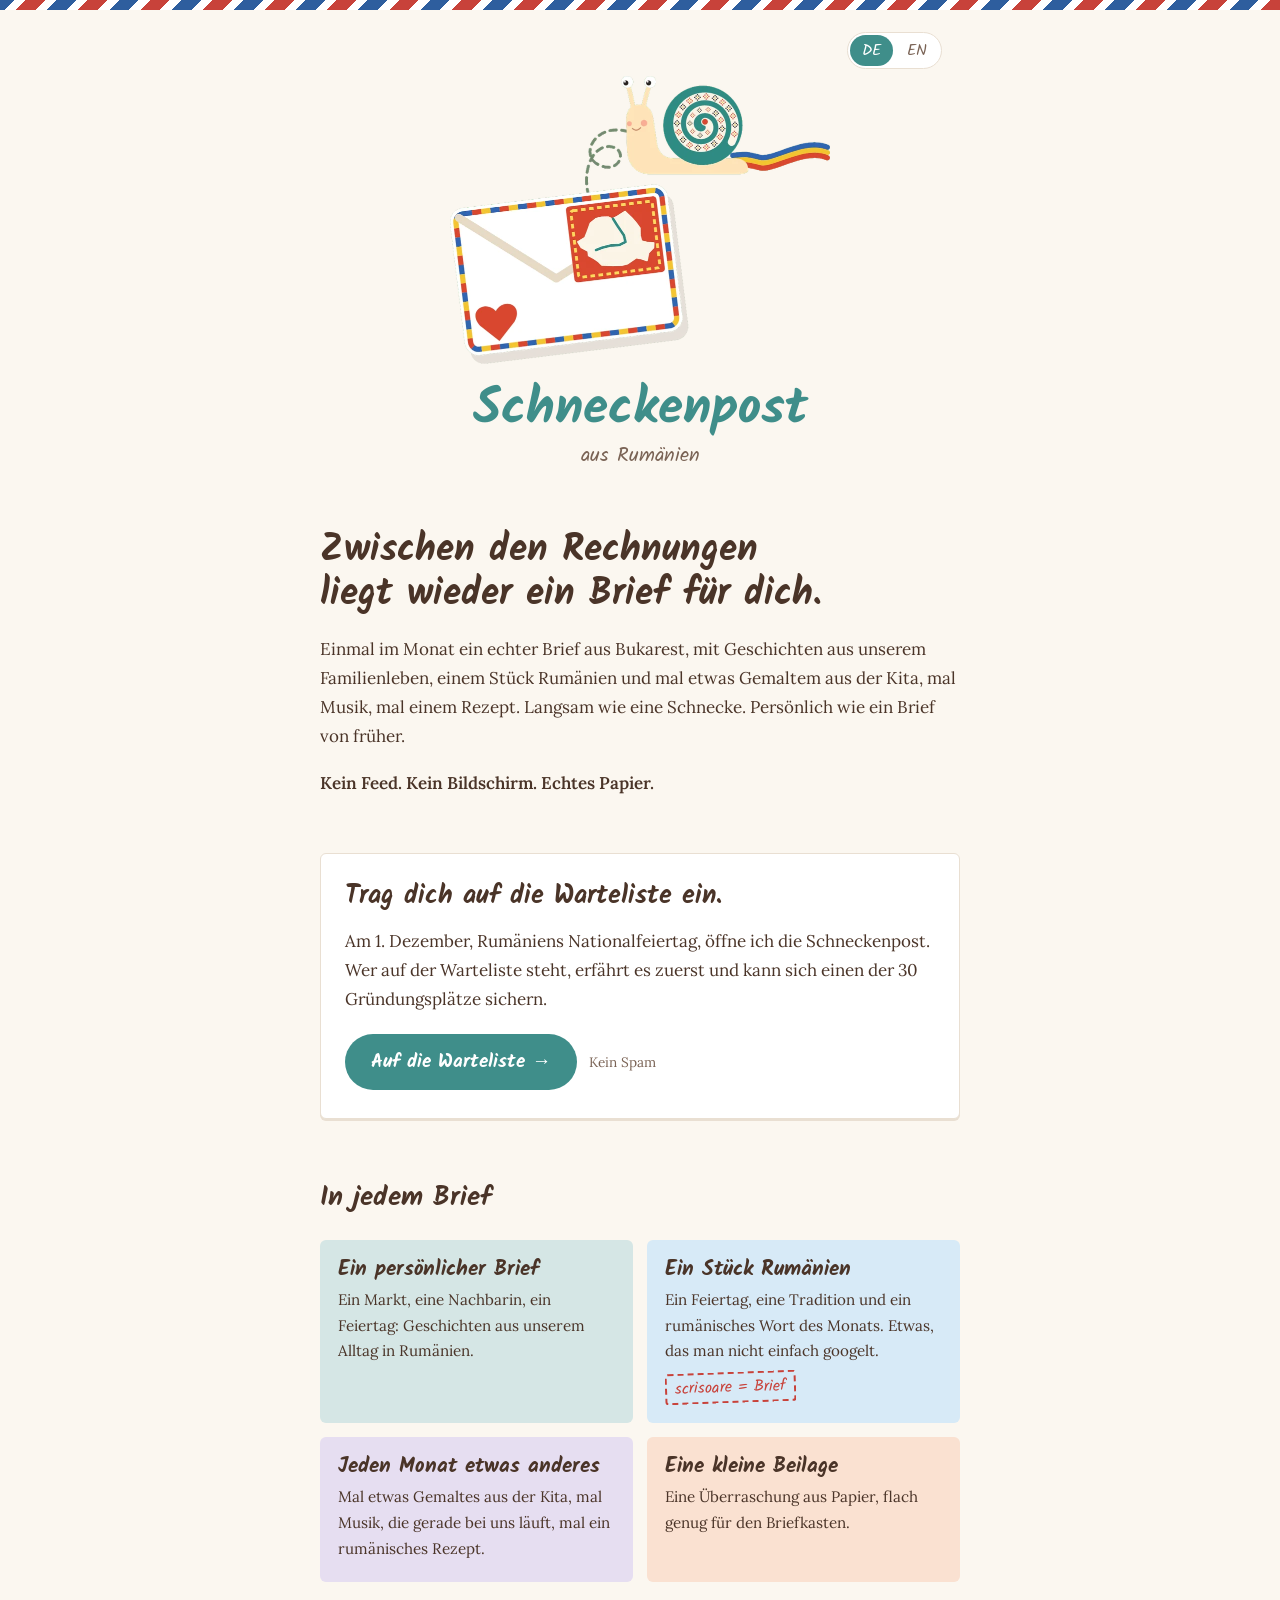
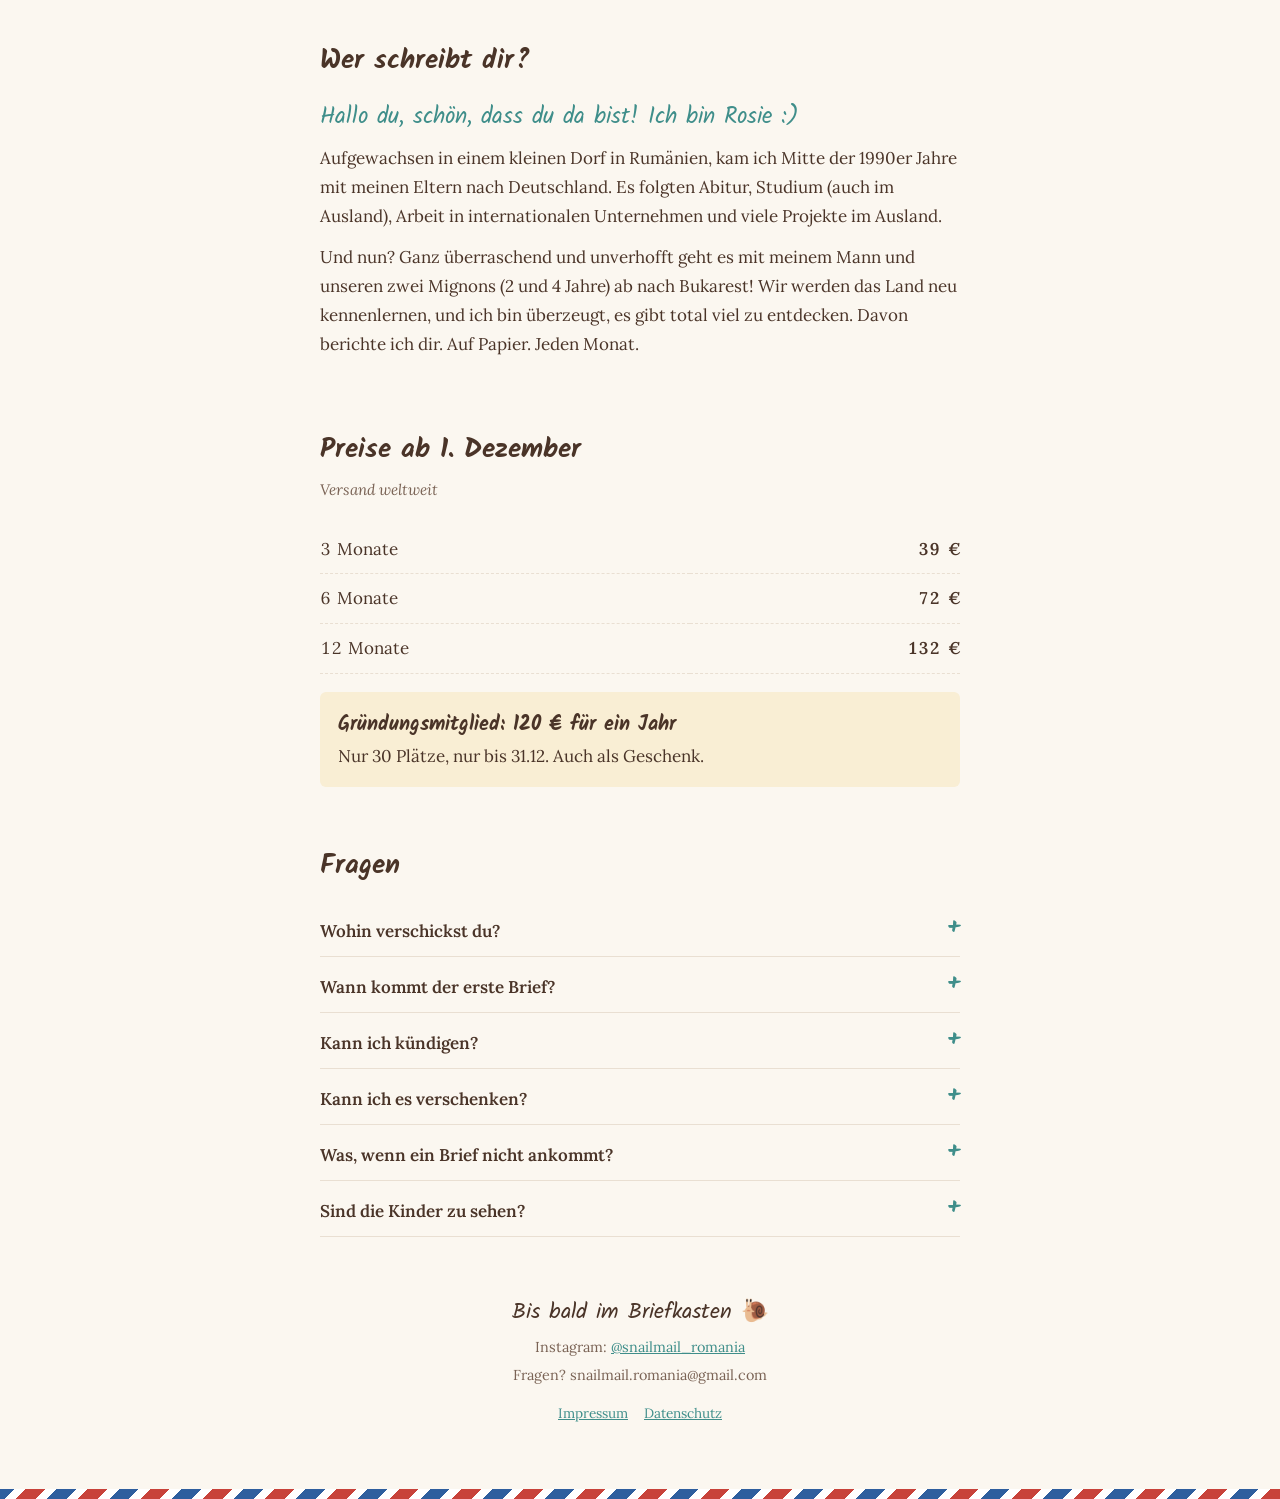
==== commit 0b6a97fc: "Monatsabo bis Januar ausgeblendet Co-Authored-By: Claude Opus 5.5 <noreply@anthropic.com> Claude-Ses" ====
--- a/index.html
+++ b/index.html
@@ -31,11 +31,11 @@
   </section>
 
   <section class="waitlist" aria-labelledby="wl">
-    <h3 id="wl">Jetzt vorbestellen. Der erste Brief kommt im Januar.</h3>
-    <p>Die ersten 30 werden Gründungsmitglieder und bekommen ein Jahr Schneckenpost für 120 €.</p>
+    <h3 id="wl">Trag dich auf die Warteliste ein.</h3>
+    <p>Am 1. Dezember, Rumäniens Nationalfeiertag, öffne ich die Schneckenpost. Wer auf der Warteliste steht, erfährt es zuerst und kann sich einen der 30 Gründungsplätze sichern.</p>
     <div class="actions">
-      <a class="btn" href="#bestellen">Zu den Abos →</a>
-      <span class="small">PayPal · Lastschrift · Karte</span>
+      <a class="btn" href="https://forms.gle/tGnXjn6R2VdMi2mL7" target="_blank" rel="noopener">Auf die Warteliste →</a>
+      <span class="small">Kein Spam</span>
     </div>
   </section>
 
@@ -69,42 +69,14 @@
     <p>Und nun? Ganz überraschend und unverhofft geht es mit meinem Mann und unseren zwei Mignons (2 und 4 Jahre) ab nach Bukarest! Wir werden das Land neu kennenlernen, und ich bin überzeugt, es gibt total viel zu entdecken. Davon berichte ich dir. Auf Papier. Jeden Monat.</p>
   </section>
 
-  <section id="bestellen" aria-labelledby="price">
-    <h2 class="section-title" id="price">Abo wählen</h2>
+  <section aria-labelledby="price">
+    <h2 class="section-title" id="price">Preise ab 1. Dezember</h2>
     <p class="en">Versand weltweit</p>
-    <div class="plans">
-      <div class="plan featured">
-        <span class="badge">Nur 30 Plätze · bis 31.12.</span>
-        <h4>Gründungsmitglied</h4>
-        <div class="price">120 € <small>für 12 Briefe</small></div>
-        <p>Ein Jahr Schneckenpost zum Gründungspreis. Einmal bezahlen, endet automatisch.</p>
-        <span class="spacer"></span>
-        <a class="btn" href="STRIPE_LINK_GRUENDUNG">Gründungsmitglied werden</a>
-      </div>
-      <div class="plan">
-        <h4>3 Monate</h4>
-        <div class="price">39 € <small>für 3 Briefe</small></div>
-        <p>Einmal bezahlen, endet automatisch. Schön zum Verschenken.</p>
-        <span class="spacer"></span>
-        <a class="btn" href="STRIPE_LINK_3M">3 Monate bestellen</a>
-      </div>
-      <div class="plan">
-        <h4>6 Monate</h4>
-        <div class="price">72 € <small>für 6 Briefe</small></div>
-        <p>Einmal bezahlen, endet automatisch.</p>
-        <span class="spacer"></span>
-        <a class="btn" href="STRIPE_LINK_6M">6 Monate bestellen</a>
-      </div>
-      <div class="plan">
-        <h4>12 Monate</h4>
-        <div class="price">132 € <small>für 12 Briefe</small></div>
-        <p>Einmal bezahlen, endet automatisch.</p>
-        <span class="spacer"></span>
-        <a class="btn" href="STRIPE_LINK_12M">12 Monate bestellen</a>
-      </div>
+    <table class="prices"><tbody><tr><td>3 Monate</td><td>39 €</td></tr><tr><td>6 Monate</td><td>72 €</td></tr><tr><td>12 Monate</td><td>132 €</td></tr></tbody></table>
+    <div class="founding">
+      <strong>Gründungsmitglied: 120 € für ein Jahr</strong>
+      <p>Nur 30 Plätze, nur bis 31.12. Auch als Geschenk.</p>
     </div>
-    <p class="paynote">Bezahlen mit PayPal, Lastschrift oder Karte. Deine Adresse gibst du direkt beim Bezahlen an. Gemäß § 19 UStG wird keine Umsatzsteuer berechnet.</p>
-    <p class="giftnote"><strong>Als Geschenk:</strong> Wähle 3, 6 oder 12 Monate und gib als Lieferadresse die Adresse der beschenkten Person an.</p>
   </section>
 
   <section aria-labelledby="faq">
@@ -112,7 +84,6 @@
     <div class="faq">
       <details><summary>Wohin verschickst du?</summary><p>Weltweit. Die Briefe reisen mit der rumänischen Post. Außerhalb Europas brauchen sie etwas länger.</p></details>
       <details><summary>Wann kommt der erste Brief?</summary><p>Der erste Brief geht in der ersten Januarwoche 2027 raus. Danach verschicke ich jeden Monat bis zum 5.</p></details>
-      <details><summary>Wie bezahle ich?</summary><p>Mit PayPal, per Lastschrift oder mit Karte. Die Zahlung läuft sicher über den Zahlungsdienst Stripe.</p></details>
       <details><summary>Kann ich kündigen?</summary><p>Du musst nichts kündigen. Alle Abos sind vorausbezahlt und enden automatisch nach dem letzten Brief, ohne Verlängerung.</p></details>
       <details><summary>Kann ich es verschenken?</summary><p>Ja. Wähle 3, 6 oder 12 Monate und gib beim Bezahlen die Adresse der beschenkten Person als Lieferadresse an. Schreib mir gern, wenn ich einen Gruß von dir in den ersten Brief legen soll.</p></details>
       <details><summary>Was, wenn ein Brief nicht ankommt?</summary><p>Schreib mir, dann schicke ich ihn noch einmal.</p></details>
@@ -127,8 +98,6 @@
     <nav class="legal" aria-label="Legal">
       <a href="impressum.html">Impressum</a>
       <a href="datenschutz.html">Datenschutz</a>
-      <a href="agb.html">AGB &amp; Widerruf</a>
-      <a href="kuendigen.html">Verträge hier kündigen</a>
     </nav>
   </footer>
 </div>
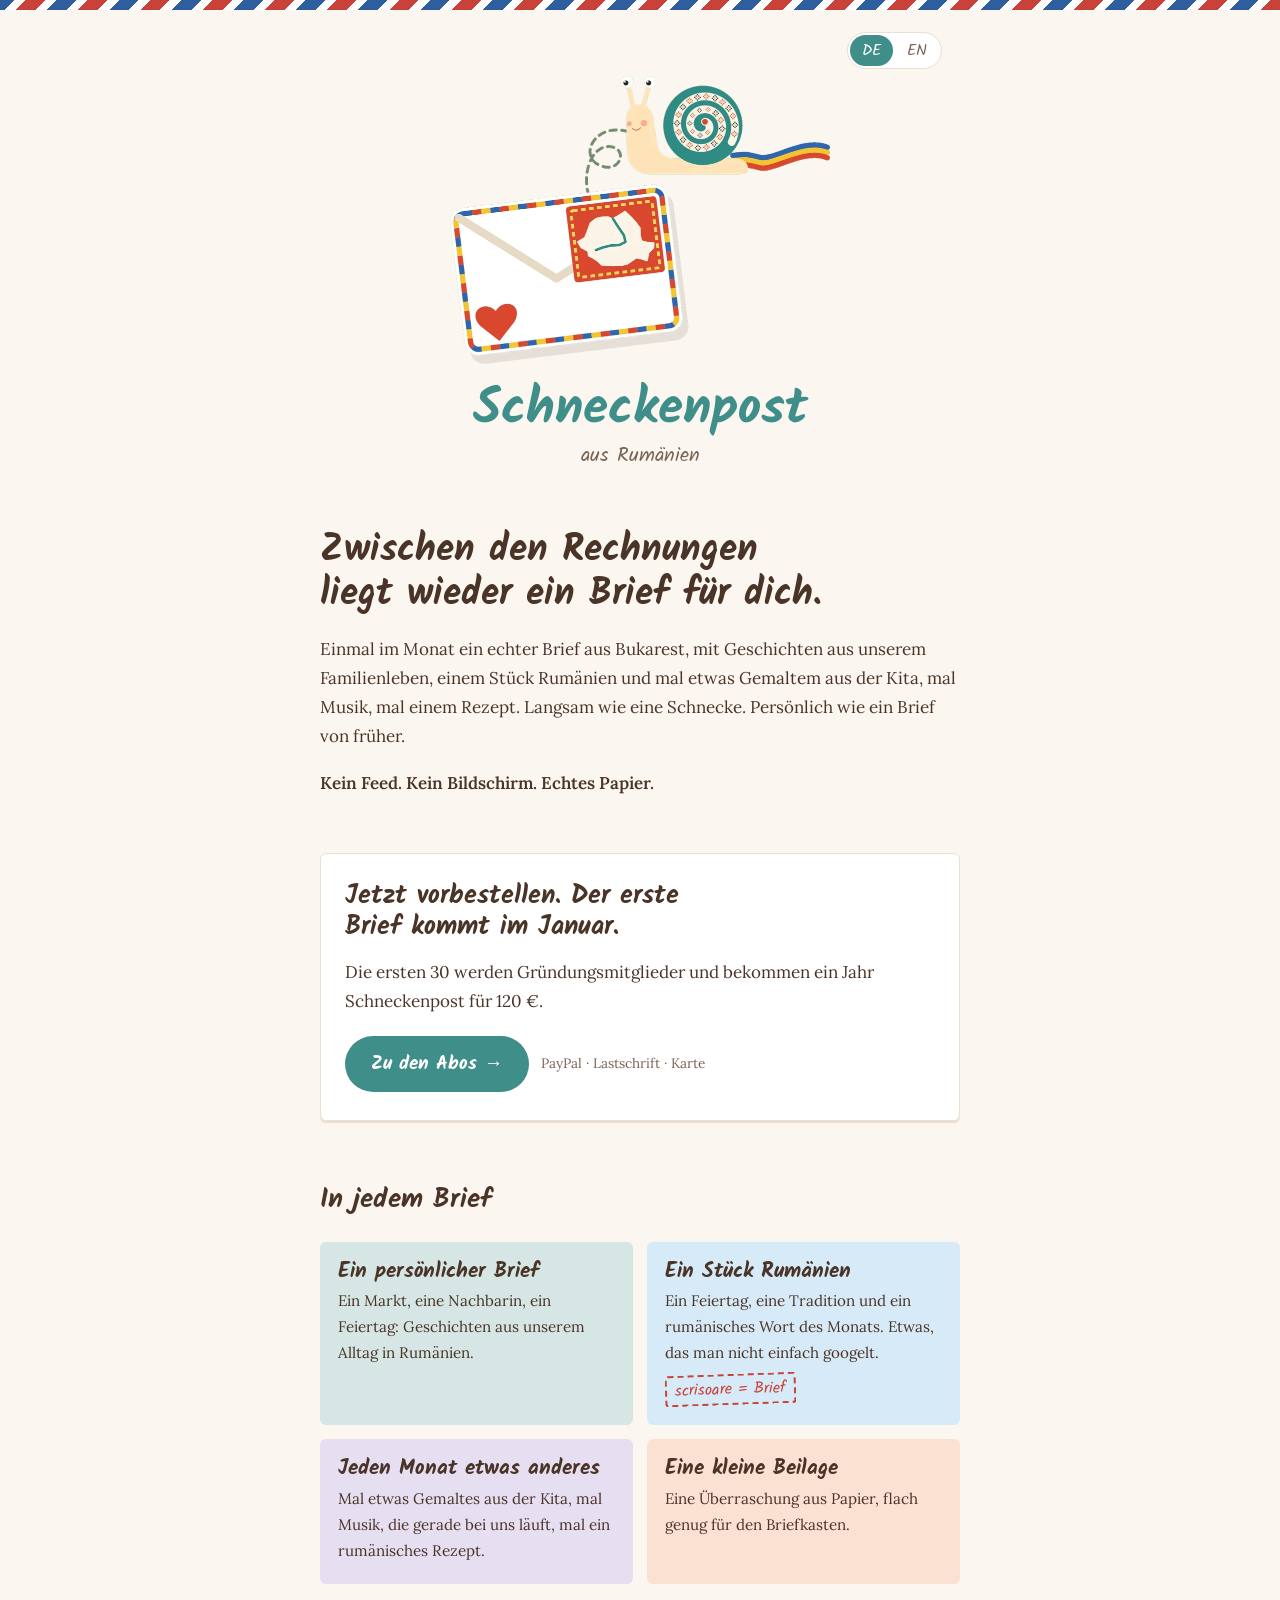
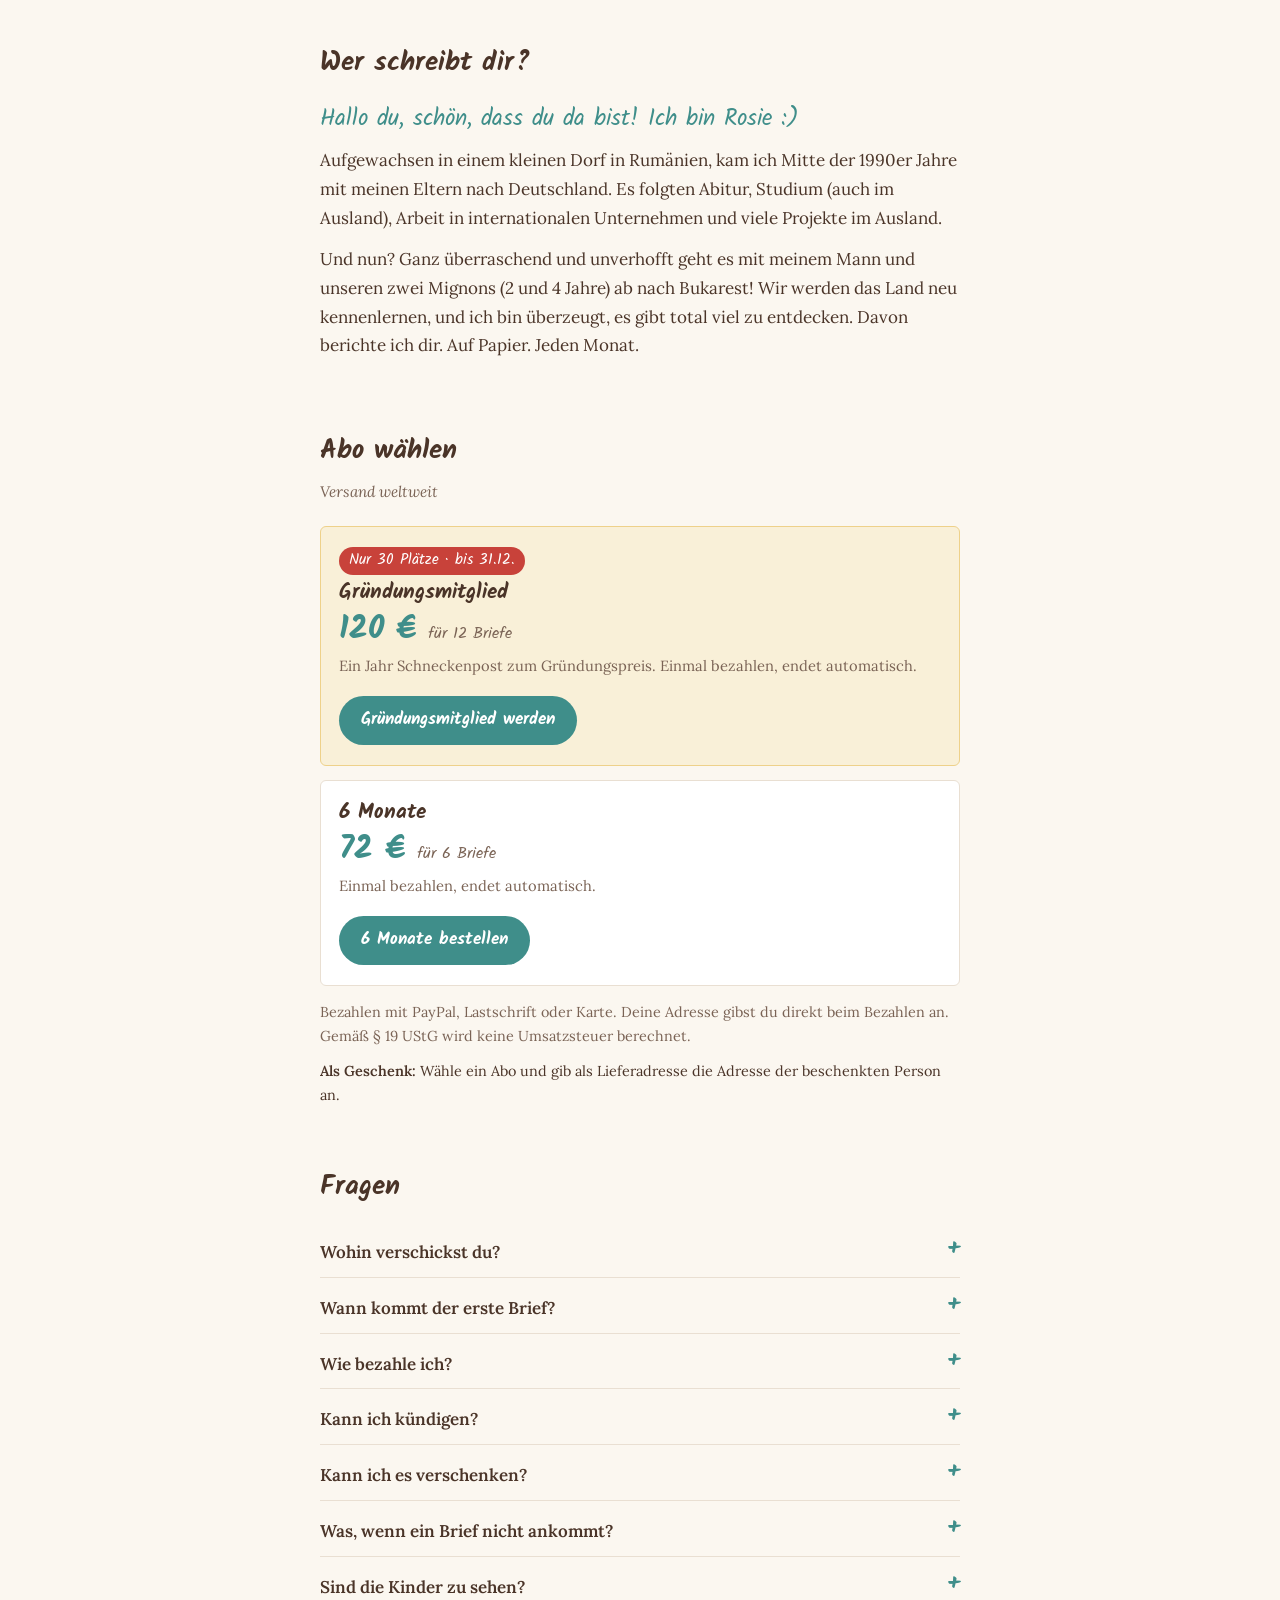
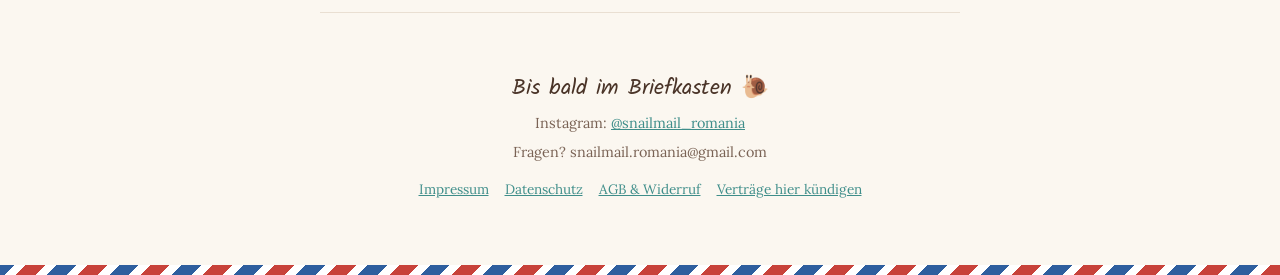
==== commit 15d56d4f: "Stripe-Links Gründung und 6 Monate; Angebote ohne Link ausblenden Co-Authored-By: Claude Opus 5.5 <n" ====
--- a/index.html
+++ b/index.html
@@ -31,11 +31,11 @@
   </section>
 
   <section class="waitlist" aria-labelledby="wl">
-    <h3 id="wl">Trag dich auf die Warteliste ein.</h3>
-    <p>Am 1. Dezember, Rumäniens Nationalfeiertag, öffne ich die Schneckenpost. Wer auf der Warteliste steht, erfährt es zuerst und kann sich einen der 30 Gründungsplätze sichern.</p>
+    <h3 id="wl">Jetzt vorbestellen. Der erste Brief kommt im Januar.</h3>
+    <p>Die ersten 30 werden Gründungsmitglieder und bekommen ein Jahr Schneckenpost für 120 €.</p>
     <div class="actions">
-      <a class="btn" href="https://forms.gle/tGnXjn6R2VdMi2mL7" target="_blank" rel="noopener">Auf die Warteliste →</a>
-      <span class="small">Kein Spam</span>
+      <a class="btn" href="#bestellen">Zu den Abos →</a>
+      <span class="small">PayPal · Lastschrift · Karte</span>
     </div>
   </section>
 
@@ -69,14 +69,28 @@
     <p>Und nun? Ganz überraschend und unverhofft geht es mit meinem Mann und unseren zwei Mignons (2 und 4 Jahre) ab nach Bukarest! Wir werden das Land neu kennenlernen, und ich bin überzeugt, es gibt total viel zu entdecken. Davon berichte ich dir. Auf Papier. Jeden Monat.</p>
   </section>
 
-  <section aria-labelledby="price">
-    <h2 class="section-title" id="price">Preise ab 1. Dezember</h2>
+  <section id="bestellen" aria-labelledby="price">
+    <h2 class="section-title" id="price">Abo wählen</h2>
     <p class="en">Versand weltweit</p>
-    <table class="prices"><tbody><tr><td>3 Monate</td><td>39 €</td></tr><tr><td>6 Monate</td><td>72 €</td></tr><tr><td>12 Monate</td><td>132 €</td></tr></tbody></table>
-    <div class="founding">
-      <strong>Gründungsmitglied: 120 € für ein Jahr</strong>
-      <p>Nur 30 Plätze, nur bis 31.12. Auch als Geschenk.</p>
+    <div class="plans">
+      <div class="plan featured">
+        <span class="badge">Nur 30 Plätze · bis 31.12.</span>
+        <h4>Gründungsmitglied</h4>
+        <div class="price">120 € <small>für 12 Briefe</small></div>
+        <p>Ein Jahr Schneckenpost zum Gründungspreis. Einmal bezahlen, endet automatisch.</p>
+        <span class="spacer"></span>
+        <a class="btn" href="https://buy.stripe.com/3cIcN4fIVeqdcmz7x8bV600">Gründungsmitglied werden</a>
+      </div>
+      <div class="plan">
+        <h4>6 Monate</h4>
+        <div class="price">72 € <small>für 6 Briefe</small></div>
+        <p>Einmal bezahlen, endet automatisch.</p>
+        <span class="spacer"></span>
+        <a class="btn" href="https://buy.stripe.com/7sYdR8gMZdm92LZdVwbV601">6 Monate bestellen</a>
+      </div>
     </div>
+    <p class="paynote">Bezahlen mit PayPal, Lastschrift oder Karte. Deine Adresse gibst du direkt beim Bezahlen an. Gemäß § 19 UStG wird keine Umsatzsteuer berechnet.</p>
+    <p class="giftnote"><strong>Als Geschenk:</strong> Wähle ein Abo und gib als Lieferadresse die Adresse der beschenkten Person an.</p>
   </section>
 
   <section aria-labelledby="faq">
@@ -84,8 +98,9 @@
     <div class="faq">
       <details><summary>Wohin verschickst du?</summary><p>Weltweit. Die Briefe reisen mit der rumänischen Post. Außerhalb Europas brauchen sie etwas länger.</p></details>
       <details><summary>Wann kommt der erste Brief?</summary><p>Der erste Brief geht in der ersten Januarwoche 2027 raus. Danach verschicke ich jeden Monat bis zum 5.</p></details>
+      <details><summary>Wie bezahle ich?</summary><p>Mit PayPal, per Lastschrift oder mit Karte. Die Zahlung läuft sicher über den Zahlungsdienst Stripe.</p></details>
       <details><summary>Kann ich kündigen?</summary><p>Du musst nichts kündigen. Alle Abos sind vorausbezahlt und enden automatisch nach dem letzten Brief, ohne Verlängerung.</p></details>
-      <details><summary>Kann ich es verschenken?</summary><p>Ja. Wähle 3, 6 oder 12 Monate und gib beim Bezahlen die Adresse der beschenkten Person als Lieferadresse an. Schreib mir gern, wenn ich einen Gruß von dir in den ersten Brief legen soll.</p></details>
+      <details><summary>Kann ich es verschenken?</summary><p>Ja. Wähle ein Abo und gib beim Bezahlen die Adresse der beschenkten Person als Lieferadresse an. Für einen Gruß gibt es beim Bezahlen ein eigenes Feld.</p></details>
       <details><summary>Was, wenn ein Brief nicht ankommt?</summary><p>Schreib mir, dann schicke ich ihn noch einmal.</p></details>
       <details><summary>Sind die Kinder zu sehen?</summary><p>Nein. Höchstens mal etwas, das sie gemalt haben.</p></details>
     </div>
@@ -98,6 +113,8 @@
     <nav class="legal" aria-label="Legal">
       <a href="impressum.html">Impressum</a>
       <a href="datenschutz.html">Datenschutz</a>
+      <a href="agb.html">AGB &amp; Widerruf</a>
+      <a href="kuendigen.html">Verträge hier kündigen</a>
     </nav>
   </footer>
 </div>
--- a/assets/style.css
+++ b/assets/style.css
@@ -219,3 +219,5 @@
   @media (min-width: 521px) {
     .plans:has(> .plan:nth-child(4):last-child) { grid-template-columns: repeat(3, minmax(0, 1fr)); }
   }
+  /* Nur ein weiteres Angebot neben dem Gründungsabo: volle Breite */
+  .plans:has(> .plan:nth-child(2):last-child) > .plan { grid-column: 1 / -1; }
